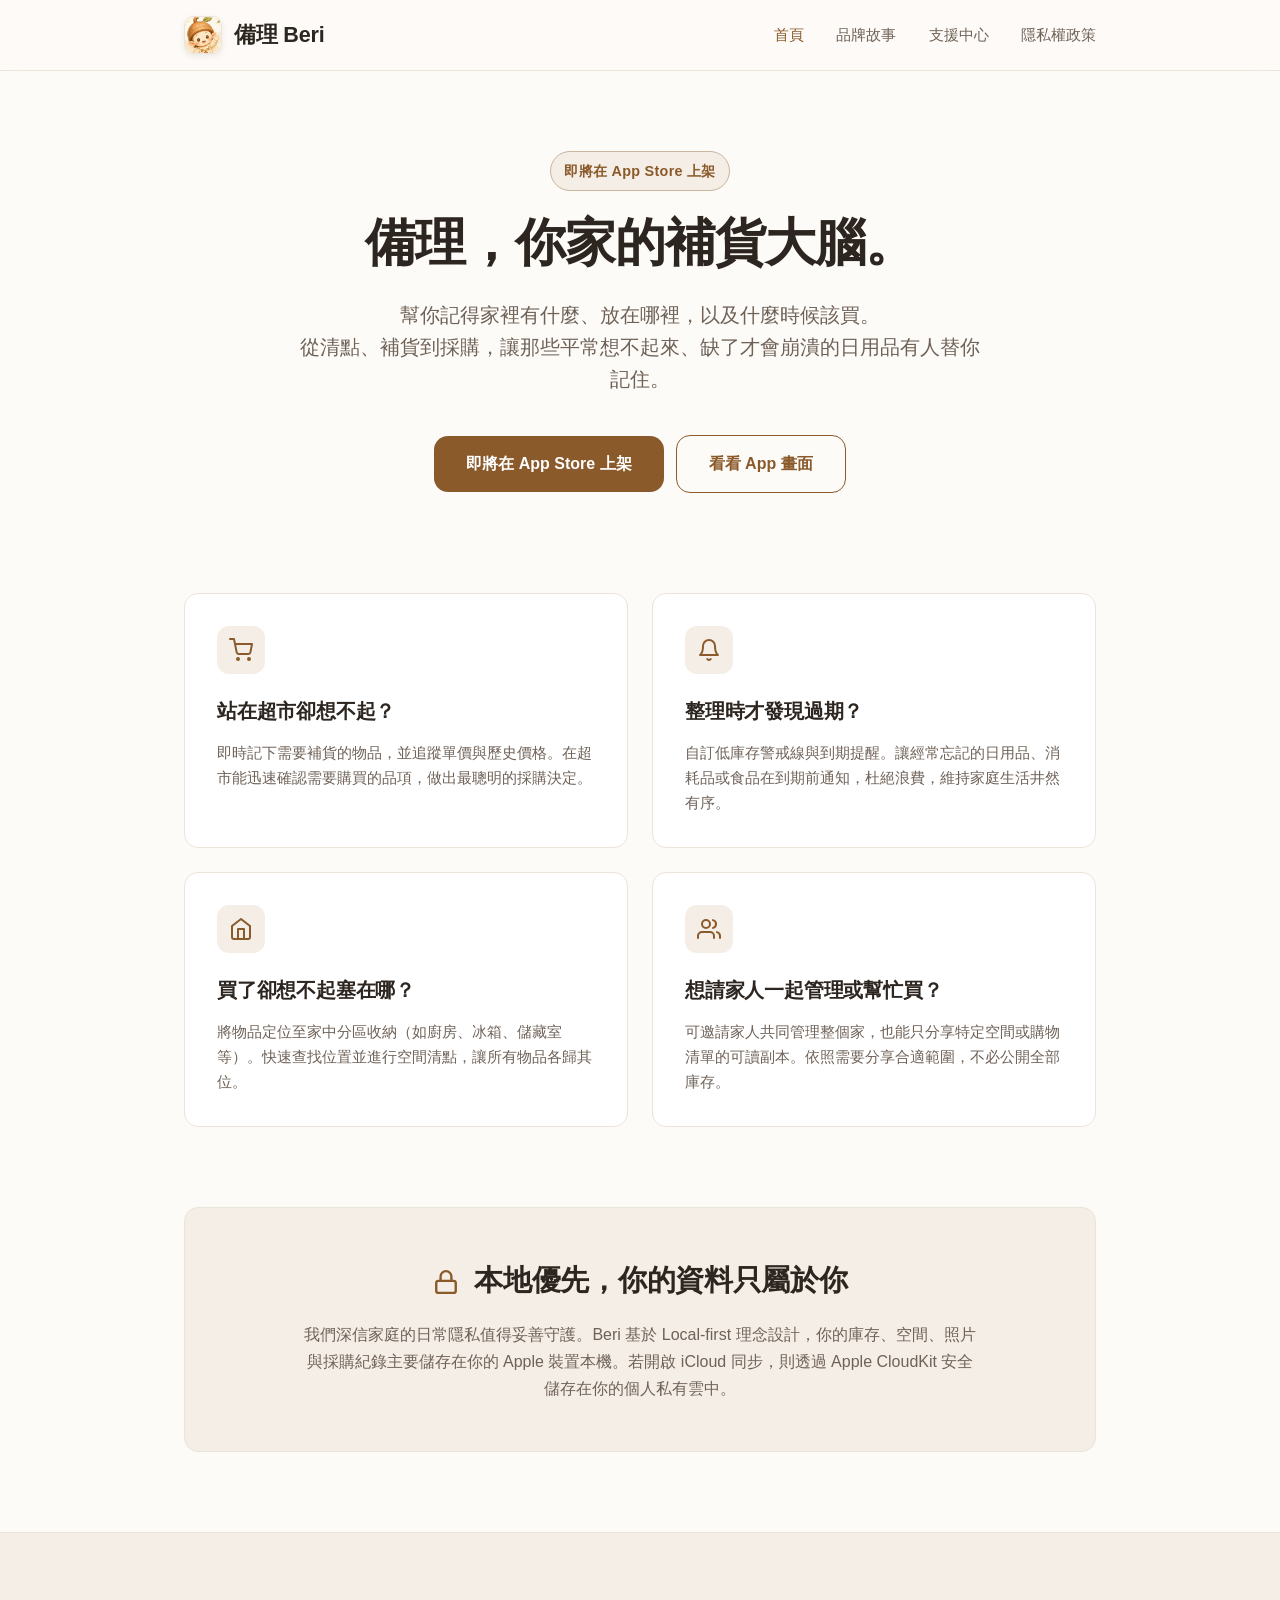
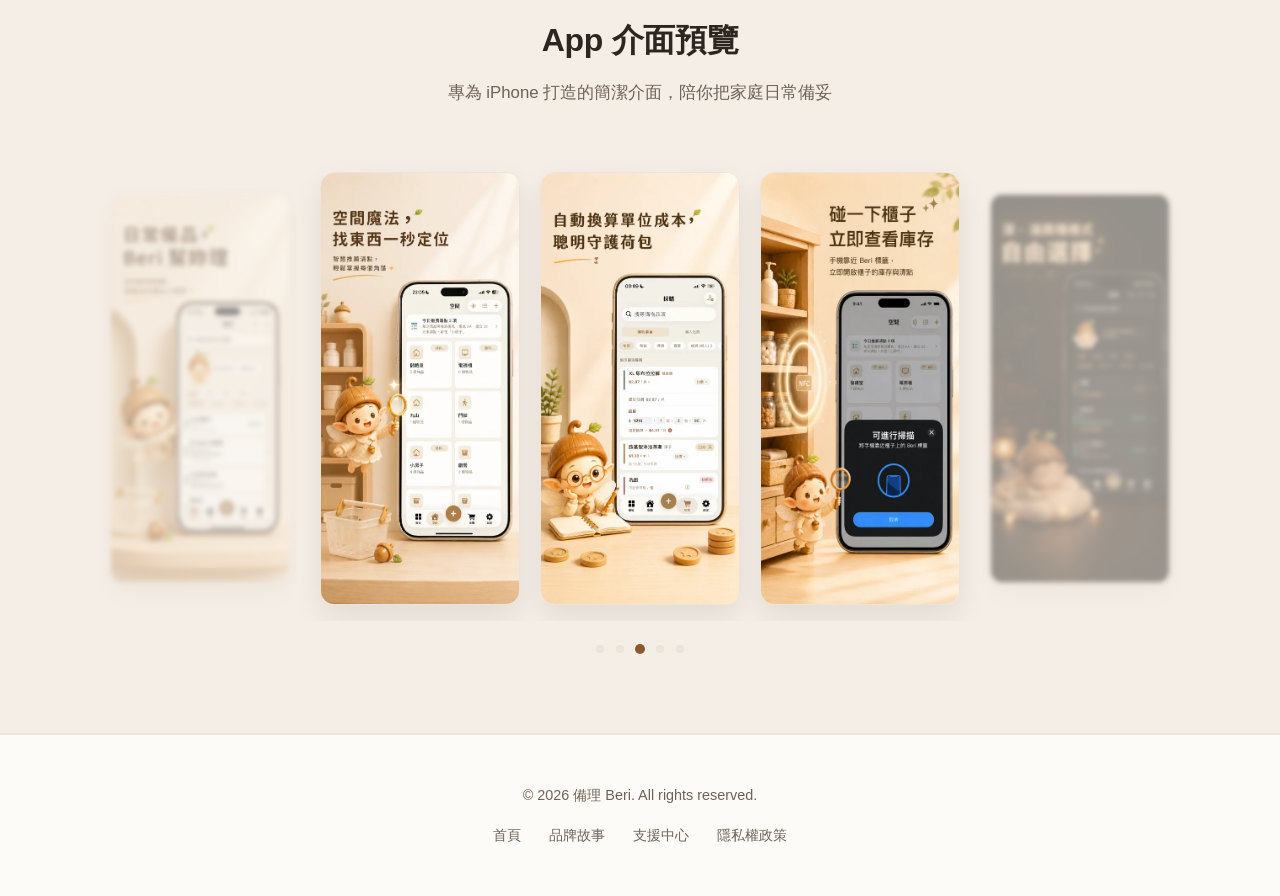
==== index.html @ 487639f9 "Add Beri brand story page" ====
<!doctype html>
<html lang="zh-Hant">
<head>
  <meta charset="utf-8">
  <meta name="viewport" content="width=device-width, initial-scale=1">
  <title>備理 Beri - 你家的補貨大腦</title>
  <meta name="description" content="備理是你家的補貨大腦，幫你記得家裡有什麼、放在哪裡，以及什麼時候該買。即將在 App Store 上架。">
  <link rel="canonical" href="https://beri-home.app/">
  <meta name="robots" content="index, follow">
  
  <!-- GEO Tags -->
  <meta name="geo.region" content="TW" />
  <meta name="geo.placename" content="Taiwan" />

  <!-- Open Graph / Facebook -->
  <meta property="og:type" content="website">
  <meta property="og:url" content="https://beri-home.app/">
  <meta property="og:title" content="備理 Beri - 你家的補貨大腦">
  <meta property="og:description" content="幫你記得家裡有什麼、放在哪裡，以及什麼時候該買。即將在 App Store 上架。">
  <meta property="og:image" content="https://beri-home.app/appicon.png">

  <!-- Twitter -->
  <meta name="twitter:card" content="summary">
  <meta name="twitter:url" content="https://beri-home.app/">
  <meta name="twitter:title" content="備理 Beri - 你家的補貨大腦">
  <meta name="twitter:description" content="幫你記得家裡有什麼、放在哪裡，以及什麼時候該買。即將在 App Store 上架。">
  <meta name="twitter:image" content="https://beri-home.app/appicon.png">
  
  <link rel="icon" type="image/png" href="appicon.png">
  <link rel="stylesheet" href="style.css">
</head>
<body>

  <!-- Navigation Header -->
  <header class="nav-header">
    <div class="container nav-container">
      <a href="index.html" class="logo-group">
        <img src="appicon.png" alt="Beri Logo" class="logo-img">
        <span class="logo-text">備理 Beri</span>
      </a>
      <nav class="nav-links">
        <a href="index.html" class="active">首頁</a>
        <a href="story.html">品牌故事</a>
        <a href="support.html">支援中心</a>
        <a href="privacy-policy.html">隱私權政策</a>
      </nav>
    </div>
  </header>

  <!-- Hero Section -->
  <main>
    <section class="hero">
      <div class="container">
        <span class="eyebrow">即將在 App Store 上架</span>
        <h1>備理，你家的補貨大腦。</h1>
        <p>
          幫你記得家裡有什麼、放在哪裡，以及什麼時候該買。<br class="desktop-break">
          從清點、補貨到採購，讓那些平常想不起來、缺了才會崩潰的日用品有人替你記住。
        </p>
        <div class="hero-actions">
          <span class="btn btn-disabled" aria-disabled="true">即將在 App Store 上架</span>
          <a href="#preview" class="btn btn-secondary">看看 App 畫面</a>
        </div>
      </div>
    </section>

    <!-- Core Features Section -->
    <section class="container">
      <div class="features-grid">
        <!-- Feature 1: cart -->
        <div class="feature-card">
          <div class="feature-icon" title="採購">
            <svg viewBox="0 0 24 24">
              <circle cx="9" cy="21" r="1" fill="currentColor"></circle>
              <circle cx="20" cy="21" r="1" fill="currentColor"></circle>
              <path d="M1 1h4l2.68 13.39a2 2 0 0 0 2 1.61h9.72a2 2 0 0 0 2-1.61L23 6H6"></path>
            </svg>
          </div>
          <h3>站在超市卻想不起？</h3>
          <p>
            即時記下需要補貨的物品，並追蹤單價與歷史價格。在超市能迅速確認需要購買的品項，做出最聰明的採購決定。
          </p>
        </div>

        <!-- Feature 2: bell -->
        <div class="feature-card">
          <div class="feature-icon" title="提醒">
            <svg viewBox="0 0 24 24">
              <path d="M18 8A6 6 0 0 0 6 8c0 7-3 9-3 9h18s-3-2-3-9"></path>
              <path d="M13.73 21a2 2 0 0 1-3.46 0" fill="currentColor"></path>
            </svg>
          </div>
          <h3>整理時才發現過期？</h3>
          <p>
            自訂低庫存警戒線與到期提醒。讓經常忘記的日用品、消耗品或食品在到期前通知，杜絕浪費，維持家庭生活井然有序。
          </p>
        </div>

        <!-- Feature 3: house -->
        <div class="feature-card">
          <div class="feature-icon" title="空間">
            <svg viewBox="0 0 24 24">
              <path d="M3 9l9-7 9 7v11a2 2 0 0 1-2 2H5a2 2 0 0 1-2-2z"></path>
              <polyline points="9 22 9 12 15 12 15 22"></polyline>
            </svg>
          </div>
          <h3>買了卻想不起塞在哪？</h3>
          <p>
            將物品定位至家中分區收納（如廚房、冰箱、儲藏室等）。快速查找位置並進行空間清點，讓所有物品各歸其位。
          </p>
        </div>

        <!-- Feature 4: person.2 -->
        <div class="feature-card">
          <div class="feature-icon" title="共享">
            <svg viewBox="0 0 24 24">
              <path d="M17 21v-2a4 4 0 0 0-4-4H5a4 4 0 0 0-4 4v2"></path>
              <circle cx="9" cy="7" r="4"></circle>
              <path d="M23 21v-2a4 4 0 0 0-3-3.87"></path>
              <path d="M16 3.13a4 4 0 0 1 0 7.75"></path>
            </svg>
          </div>
          <h3>想請家人一起管理或幫忙買？</h3>
          <p>
            可邀請家人共同管理整個家，也能只分享特定空間或購物清單的可讀副本。依照需要分享合適範圍，不必公開全部庫存。
          </p>
        </div>
      </div>
    </section>

    <!-- Privacy Banner -->
    <section class="container">
      <div class="privacy-banner" style="position: relative; overflow: hidden;">
        <h2>
          <svg viewBox="0 0 24 24" width="26" height="26" style="display: inline-block; vertical-align: -5px; margin-right: 8px; stroke: var(--accent); stroke-width: 2.2; fill: none;">
            <rect x="3" y="11" width="18" height="11" rx="2" ry="2"></rect>
            <path d="M7 11V7a5 5 0 0 1 10 0v4"></path>
          </svg>
          本地優先，你的資料只屬於你
        </h2>
        <p>
          我們深信家庭的日常隱私值得妥善守護。Beri 基於 Local-first 理念設計，你的庫存、空間、照片與採購紀錄主要儲存在你的 Apple 裝置本機。若開啟 iCloud 同步，則透過 Apple CloudKit 安全儲存在你的個人私有雲中。
        </p>
      </div>
    </section>

    <!-- App Screenshots Preview Section -->
    <section class="preview-section" id="preview">
      <div class="container">
        <h2>App 介面預覽</h2>
        <p class="subtitle">專為 iPhone 打造的簡潔介面，陪你把家庭日常備妥</p>
      </div>
      
      <div class="container-wide">
        <div class="carousel-viewport">
          <div class="mockup-container">
          <div class="mockup-item">
            <div class="promo-card">
              <img src="screenshots/promo_overview.webp" alt="日常備品，Beri 幫妳理">
            </div>
          </div>
          <div class="mockup-item">
            <div class="promo-card">
              <img src="screenshots/promo_spaces.webp" alt="空間魔法，找東西一秒定位">
            </div>
          </div>
          <div class="mockup-item">
            <div class="promo-card">
              <img src="screenshots/promo_shopping.webp" alt="自動換算單位成本，聰明守護荷包">
            </div>
          </div>
          <div class="mockup-item">
            <div class="promo-card">
              <img src="screenshots/promo_nfc.webp" alt="碰一下櫃子，立即查看庫存">
            </div>
          </div>
          <div class="mockup-item">
            <div class="promo-card">
              <img src="screenshots/promo_darkmode.webp" alt="深、淺兩種模式，自由選擇">
            </div>
          </div>
          </div>
        </div>

        <!-- 輪播指示點 -->
        <div class="carousel-indicators">
          <span class="dot active" onclick="scrollToIndex(0)"></span>
          <span class="dot" onclick="scrollToIndex(1)"></span>
          <span class="dot" onclick="scrollToIndex(2)"></span>
          <span class="dot" onclick="scrollToIndex(3)"></span>
          <span class="dot" onclick="scrollToIndex(4)"></span>
        </div>
      </div>
    </section>
  </main>

  <!-- Footer -->
  <footer>
    <div class="container">
      <p>&copy; 2026 備理 Beri. All rights reserved.</p>
      <a href="index.html">首頁</a>
      <a href="story.html">品牌故事</a>
      <a href="support.html">支援中心</a>
      <a href="privacy-policy.html">隱私權政策</a>
    </div>
  </footer>

  <script>
    const viewport = document.querySelector('.carousel-viewport');
    const track = document.querySelector('.mockup-container');
    const items = track ? Array.from(track.querySelectorAll('.mockup-item')) : [];
    const dots = document.querySelectorAll('.dot');

    // 目前聚焦的卡片索引（預設中間那張）
    let activeIndex = Math.floor(items.length / 2);

    const clamp = (i) => Math.max(0, Math.min(items.length - 1, i));

    // 計算讓指定卡片置中所需的位移量
    function offsetFor(index) {
      const item = items[index];
      if (!viewport || !item) return 0;
      const viewportCenter = viewport.offsetWidth / 2;
      const itemCenter = item.offsetLeft + item.offsetWidth / 2;
      return viewportCenter - itemCenter;
    }

    // 根據 activeIndex 更新位移、霧化與指示點
    function render(animate = true) {
      if (!track || items.length === 0) return;
      track.classList.toggle('dragging', !animate);
      track.style.transform = `translateX(${offsetFor(activeIndex)}px)`;

      items.forEach((item, i) => {
        item.classList.toggle('faded', Math.abs(i - activeIndex) > 1);
      });
      dots.forEach((dot, i) => {
        dot.classList.toggle('active', i === activeIndex);
      });
    }

    // 點擊指示點跳到對應卡片
    window.scrollToIndex = function(index) {
      activeIndex = clamp(index);
      render(true);
    };

    if (track && items.length) {
      // 初始化 + 視窗尺寸改變時重新置中
      render(true);
      window.addEventListener('load', () => render(true));
      window.addEventListener('resize', () => render(false));

      // 指標拖曳（同時支援滑鼠與觸控）
      let dragging = false;
      let startX = 0;
      let baseOffset = 0;
      let moved = false;
      let downTarget = null;

      track.addEventListener('pointerdown', (e) => {
        dragging = true;
        moved = false;
        startX = e.clientX;
        baseOffset = offsetFor(activeIndex);
        downTarget = e.target; // 記住按下的卡片（設定指標捕捉後 target 會變）
        track.classList.add('dragging');
        try { track.setPointerCapture(e.pointerId); } catch (_) {}
      });

      track.addEventListener('pointermove', (e) => {
        if (!dragging) return;
        const dx = e.clientX - startX;
        if (Math.abs(dx) > 5) moved = true;
        track.style.transform = `translateX(${baseOffset + dx}px)`;
      });

      function endDrag(e) {
        if (!dragging) return;
        dragging = false;
        const dx = e.clientX - startX;
        const threshold = 40; // 拖曳超過此距離才換卡

        if (moved) {
          // 有拖曳：依方向換上/下一張
          if (dx <= -threshold) activeIndex = clamp(activeIndex + 1);
          else if (dx >= threshold) activeIndex = clamp(activeIndex - 1);
        } else {
          // 沒拖曳＝點擊：把按到的那張卡片設為中間
          const item = downTarget && downTarget.closest
            ? downTarget.closest('.mockup-item') : null;
          const idx = item ? items.indexOf(item) : -1;
          if (idx !== -1) activeIndex = idx;
        }
        render(true);
      }

      track.addEventListener('pointerup', endDrag);
      track.addEventListener('pointercancel', endDrag);
    }
  </script>
</body>
</html>
---- style.css ----
:root {
  color-scheme: light dark;
  --bg: #fdfbf7;
  --card-bg: #ffffff;
  --text: #2d2620;
  --muted: #6f6258;
  --border: #ebe4da;
  --accent: #8a5a2b;
  --accent-hover: #734a22;
  --accent-light: #f5eee6;
  --success: #5f8a5a;
  --success-light: #eef5ec;
  --danger: #b35959;
  --radius: 14px;
  --font: -apple-system, BlinkMacSystemFont, "SF Pro Text", "SF Pro Icons", "Helvetica Neue", Helvetica, Arial, sans-serif;
  --transition: all 0.25s cubic-bezier(0.4, 0, 0.2, 1);
}

@media (prefers-color-scheme: dark) {
  :root {
    --bg: #161412;
    --card-bg: #1f1d1a;
    --text: #f4efe7;
    --muted: #c6bfb2;
    --border: #35312c;
    --accent: #d3a15f;
    --accent-hover: #e5b982;
    --accent-light: #2b2520;
    --success: #7da878;
    --success-light: #1c241a;
    --danger: #d97373;
  }
}

* {
  box-sizing: border-box;
}

body {
  margin: 0;
  background-color: var(--bg);
  color: var(--text);
  font-family: var(--font);
  line-height: 1.7;
  -webkit-font-smoothing: antialiased;
  display: flex;
  flex-direction: column;
  min-height: 100vh;
  overflow-x: hidden;
}

/* 佈局 */
.container {
  max-width: 960px;
  margin: 0 auto;
  padding: 0 24px;
  width: 100%;
}

.container-wide {
  max-width: 1200px;
  margin: 0 auto;
  padding: 0 24px;
  width: 100%;
}

main {
  flex: 1;
}

/* 導覽列 - 升級磨砂玻璃質感 */
.nav-header {
  padding: 16px 0;
  border-bottom: 1px solid var(--border);
  background-color: color-mix(in srgb, var(--bg) 80%, transparent);
  position: sticky;
  top: 0;
  z-index: 100;
  backdrop-filter: blur(12px);
  -webkit-backdrop-filter: blur(12px);
  transition: var(--transition);
}

.nav-container {
  display: flex;
  justify-content: space-between;
  align-items: center;
}

.logo-group {
  display: flex;
  align-items: center;
  gap: 12px;
  text-decoration: none;
}

/* 擬真 App Icon 漸層風格 */
.logo-icon {
  background: linear-gradient(135deg, #a77c50, #8a5a2b);
  color: #ffffff;
  width: 38px;
  height: 38px;
  border-radius: 10px;
  display: flex;
  align-items: center;
  justify-content: center;
  font-weight: 800;
  font-size: 1.25rem;
  box-shadow: inset 0 1px 0 rgba(255, 255, 255, 0.2), 0 3px 6px rgba(138, 90, 43, 0.2);
  text-shadow: 0 1px 2px rgba(0, 0, 0, 0.15);
}

@media (prefers-color-scheme: dark) {
  .logo-icon {
    background: linear-gradient(135deg, #e5b982, #d3a15f);
    color: #161412;
    text-shadow: none;
    box-shadow: 0 3px 8px rgba(0, 0, 0, 0.3);
  }
}

.logo-img {
  width: 38px;
  height: 38px;
  border-radius: 9px;
  display: block;
  object-fit: cover;
  box-shadow: 0 2px 6px rgba(0, 0, 0, 0.08);
  border: 1px solid var(--border);
  transition: var(--transition);
}

.logo-group:hover .logo-img {
  transform: scale(1.05);
  box-shadow: 0 4px 10px rgba(138, 90, 43, 0.15);
}

.logo-text {
  font-size: 1.35rem;
  font-weight: 700;
  color: var(--text);
  letter-spacing: -0.01em;
}

.nav-links a {
  margin-left: 28px;
  color: var(--muted);
  text-decoration: none;
  font-weight: 500;
  transition: var(--transition);
  font-size: 0.95rem;
}

.nav-links a:hover,
.nav-links a.active {
  color: var(--accent);
}

.eyebrow {
  display: inline-flex;
  align-items: center;
  padding: 7px 13px;
  margin-bottom: 20px;
  border: 1px solid color-mix(in srgb, var(--accent) 35%, var(--border));
  border-radius: 999px;
  background: var(--accent-light);
  color: var(--accent);
  font-size: 0.9rem;
  font-weight: 700;
  letter-spacing: 0.02em;
}

/* 品牌故事 */
.story-page {
  flex: 1;
  padding: clamp(52px, 9vw, 104px) 24px clamp(72px, 10vw, 120px);
}

.story-content {
  width: min(100%, 720px);
  margin: 0 auto;
}

.story-hero {
  padding: 0 0 clamp(56px, 9vw, 88px);
  text-align: center;
}

.story-kicker {
  margin: 0 0 18px;
  color: var(--accent);
  font-size: 0.95rem;
  font-weight: 700;
  letter-spacing: 0.12em;
}

.story-hero h1 {
  margin: 0;
  font-size: clamp(2.45rem, 7vw, 4.5rem);
  line-height: 1.16;
  letter-spacing: -0.045em;
}

.story-lead {
  margin: 24px 0 0;
  color: var(--muted);
  font-size: 1.12rem;
}

.story-section {
  font-size: clamp(1.05rem, 2.4vw, 1.18rem);
  line-height: 2;
}

.story-section h2 {
  margin: 0 0 28px;
  font-size: clamp(1.45rem, 4vw, 2rem);
  line-height: 1.4;
  letter-spacing: -0.025em;
}

.story-section p {
  margin: 0 0 26px;
}

.story-quotes {
  margin: 0 0 32px;
  padding: 24px clamp(20px, 5vw, 36px);
  border: 1px solid var(--border);
  border-radius: var(--radius);
  background: var(--card-bg);
  box-shadow: 0 12px 32px rgba(138, 90, 43, 0.06);
}

.story-quotes p {
  margin: 0;
  color: var(--muted);
}

.story-divider {
  width: 56px;
  height: 1px;
  margin: clamp(48px, 8vw, 80px) auto;
  border: 0;
  background: var(--accent);
  opacity: 0.55;
}

.story-beri h2,
.story-closing p:nth-child(2) {
  color: var(--accent);
}

.story-question {
  margin: 0 0 26px;
  padding: 18px 22px;
  border-left: 3px solid var(--accent);
  background: var(--accent-light);
  color: var(--text);
  font-size: 1.22em;
  font-weight: 700;
}

.story-signoff {
  margin-top: clamp(52px, 9vw, 88px);
  padding: clamp(36px, 7vw, 56px);
  border-radius: calc(var(--radius) + 4px);
  background: var(--accent-light);
  text-align: center;
}

.story-signoff p {
  margin: 0 0 14px;
  color: var(--accent);
  font-weight: 700;
}

.story-signoff h2 {
  margin: 0 0 30px;
  font-size: clamp(1.45rem, 4vw, 2.1rem);
  line-height: 1.45;
  letter-spacing: -0.025em;
}

/* Hero Section */
.hero {
  padding: 80px 0 60px;
  text-align: center;
}

.hero h1 {
  font-size: clamp(2.2rem, 5vw, 3.2rem);
  font-weight: 800;
  line-height: 1.25;
  margin: 0 0 24px;
  color: var(--text);
  letter-spacing: -0.02em;
}

.hero p {
  font-size: clamp(1.1rem, 2.5vw, 1.25rem);
  color: var(--muted);
  max-width: 680px;
  margin: 0 auto 40px;
  line-height: 1.6;
}

.hero-actions {
  display: flex;
  justify-content: center;
  align-items: center;
  flex-wrap: wrap;
  gap: 12px;
}

/* 按鈕 */
.btn {
  display: inline-flex;
  align-items: center;
  justify-content: center;
  background-color: var(--accent);
  color: #ffffff !important;
  padding: 14px 32px;
  border-radius: var(--radius);
  text-decoration: none;
  font-weight: 600;
  border: none;
  cursor: pointer;
  font-size: 1rem;
  transition: var(--transition);
  box-shadow: 0 4px 12px rgba(138, 90, 43, 0.15);
}

.btn:hover {
  background-color: var(--accent-hover);
  box-shadow: 0 6px 16px rgba(138, 90, 43, 0.25);
  transform: translateY(-1px);
}

.btn:active {
  transform: translateY(1px);
}

.btn-secondary {
  background: transparent;
  color: var(--accent) !important;
  border: 1px solid var(--accent);
  box-shadow: none;
}

.btn-secondary:hover {
  background: var(--accent-light);
  color: var(--accent) !important;
  box-shadow: none;
}

.btn-disabled {
  cursor: default;
  box-shadow: none;
}

.btn-disabled:hover,
.btn-disabled:active {
  background-color: var(--accent);
  box-shadow: none;
  transform: none;
}

/* 卡片與網格 */
.features-grid {
  display: grid;
  grid-template-columns: repeat(auto-fit, minmax(320px, 1fr));
  gap: 24px;
  margin: 40px 0 80px;
}

.feature-card {
  background-color: var(--card-bg);
  border: 1px solid var(--border);
  border-radius: var(--radius);
  padding: 32px;
  transition: var(--transition);
  display: flex;
  flex-direction: column;
}

.feature-card:hover {
  border-color: var(--accent);
  transform: translateY(-4px);
  box-shadow: 0 12px 24px rgba(138, 90, 43, 0.04);
}

/* App 內用的 SF Symbols SVG 專用外觀 */
.feature-icon {
  width: 48px;
  height: 48px;
  border-radius: 12px;
  background-color: var(--accent-light);
  display: flex;
  align-items: center;
  justify-content: center;
  margin-bottom: 20px;
  transition: var(--transition);
}

.feature-card:hover .feature-icon {
  background-color: var(--accent);
}

.feature-icon svg {
  width: 24px;
  height: 24px;
  stroke: var(--accent);
  stroke-width: 2;
  stroke-linecap: round;
  stroke-linejoin: round;
  fill: none;
  transition: var(--transition);
}

.feature-card:hover .feature-icon svg {
  stroke: var(--card-bg);
}

.feature-card h3 {
  font-size: 1.25rem;
  font-weight: 700;
  margin: 0 0 12px;
  letter-spacing: -0.01em;
}

.feature-card p {
  color: var(--muted);
  margin: 0;
  font-size: 0.95rem;
  line-height: 1.65;
}

/* 本地優先 Banner */
.privacy-banner {
  background-color: var(--accent-light);
  border-radius: var(--radius);
  padding: 48px;
  text-align: center;
  margin: 40px 0 80px;
  border: 1px solid var(--border);
}

.privacy-banner h2 {
  font-size: 1.8rem;
  margin: 0 0 16px;
  font-weight: 700;
  letter-spacing: -0.01em;
}

.privacy-banner p {
  max-width: 680px;
  margin: 0 auto;
  color: var(--muted);
  line-height: 1.7;
}

/* 常見問題 FAQ */
.faq-list {
  margin-top: 32px;
}

.faq-card {
  background-color: var(--card-bg);
  border: 1px solid var(--border);
  border-radius: var(--radius);
  padding: 24px;
  margin-bottom: 16px;
  transition: var(--transition);
}

.faq-card:hover {
  border-color: var(--accent);
}

.faq-card h3 {
  font-size: 1.15rem;
  margin: 0 0 12px;
  color: var(--accent);
  font-weight: 700;
  letter-spacing: -0.01em;
}

.faq-card p {
  margin: 0;
  color: var(--muted);
  font-size: 0.95rem;
  line-height: 1.65;
}

/* 表單樣式 */
.form-group {
  margin-bottom: 24px;
}

.form-group label {
  display: block;
  font-weight: 600;
  margin-bottom: 8px;
  font-size: 0.95rem;
}

.form-group label span {
  color: var(--danger);
  margin-left: 4px;
}

.form-control {
  width: 100%;
  padding: 12px 16px;
  border-radius: 8px;
  border: 1px solid var(--border);
  background-color: var(--card-bg);
  color: var(--text);
  font-family: var(--font);
  font-size: 0.95rem;
  transition: var(--transition);
}

.form-control:focus {
  outline: none;
  border-color: var(--accent);
  box-shadow: 0 0 0 3px var(--accent-light);
}

textarea.form-control {
  resize: vertical;
  min-height: 120px;
}

.checkbox-group {
  display: flex;
  align-items: flex-start;
  gap: 10px;
  margin-bottom: 24px;
}

.checkbox-group input[type="checkbox"] {
  margin-top: 5px;
  cursor: pointer;
}

.checkbox-group label {
  font-size: 0.9rem;
  color: var(--muted);
  margin: 0;
  cursor: pointer;
  line-height: 1.5;
}

.checkbox-group label a {
  color: var(--accent);
  text-decoration: none;
}

.form-hint {
  font-size: 0.85rem;
  color: var(--muted);
  margin-top: 6px;
}

.form-privacy-note {
  margin: 0 0 24px;
  padding: 14px 16px;
  border-radius: 10px;
  background: var(--accent-light);
  color: var(--muted);
  font-size: 0.88rem;
  line-height: 1.6;
}

.form-privacy-note a {
  color: var(--accent);
  font-weight: 600;
  margin-left: 0.25em;
}

/* 狀態卡片 */
.status-card {
  padding: 40px;
  text-align: center;
  border-radius: var(--radius);
  border: 1px solid var(--border);
  display: none;
  animation: fadeIn 0.3s ease;
}

.status-card.success {
  background-color: var(--success-light);
  border-color: var(--success);
  color: var(--success);
}

.status-card h3 {
  margin: 0 0 12px;
  font-size: 1.4rem;
}

.status-card p {
  margin: 0;
  color: var(--text);
}

@keyframes fadeIn {
  from { opacity: 0; transform: translateY(10px); }
  to { opacity: 1; transform: translateY(0); }
}

/* 頁尾 */
footer {
  padding: 48px 0;
  border-top: 1px solid var(--border);
  text-align: center;
  color: var(--muted);
  font-size: 0.9rem;
}

footer p {
  margin: 0 0 16px;
}

footer a {
  color: var(--muted);
  margin: 0 12px;
  text-decoration: none;
  transition: var(--transition);
}

footer a:hover {
  color: var(--accent);
}

/* 預覽區塊 */
.preview-section {
  text-align: center;
  padding: 80px 0;
  background-color: var(--accent-light);
  border-top: 1px solid var(--border);
  border-bottom: 1px solid var(--border);
  margin: 60px 0 0;
}

.preview-section h2 {
  font-size: 2rem;
  font-weight: 800;
  margin: 0 0 12px;
  color: var(--text);
  letter-spacing: -0.01em;
}

.preview-section p.subtitle {
  color: var(--muted);
  max-width: 600px;
  margin: 0 auto 48px;
  font-size: 1.05rem;
}

/* 輪播可視區：裁切超出範圍的卡片 */
.carousel-viewport {
  width: 100%;
  overflow: hidden;
}

.mockup-container {
  display: flex;
  align-items: center;
  gap: 20px;
  padding: 16px 24px;
  position: relative;
  cursor: grab;
  user-select: none;
  -webkit-user-select: none;

  /* 允許垂直捲動頁面，水平手勢由 JS 處理 */
  touch-action: pan-y;
  will-change: transform;
  transition: transform 0.4s ease;
}

.mockup-container.dragging {
  cursor: grabbing;
  transition: none;
}

.mockup-item {
  flex: 0 0 auto;
  text-align: center;

  /* 預設：清晰聚焦狀態 */
  opacity: 1;
  transform: scale(1);
  filter: blur(0);
  transition: opacity 0.35s ease, transform 0.35s ease, filter 0.35s ease;
}

/* 動態霧化：由 JS 切換 */
.mockup-item.faded {
  opacity: 0.4;
  filter: blur(3px);
  transform: scale(0.9);
}

/* 輪播指示點 */
.carousel-indicators {
  display: flex;
  justify-content: center;
  gap: 12px;
  margin-top: 24px;
}

.dot {
  width: 8px;
  height: 8px;
  border-radius: 50%;
  background-color: var(--border);
  cursor: pointer;
  transition: var(--transition);
}

.dot.active {
  background-color: var(--accent);
  transform: scale(1.25);
}

/* 宣傳卡片樣式 */
.promo-card {
  background-color: var(--card-bg);
  border: 1px solid var(--border);
  border-radius: var(--radius);
  box-shadow: 0 12px 30px rgba(0, 0, 0, 0.08);
  overflow: hidden;
  width: 200px;
  aspect-ratio: 1125 / 2436;
  cursor: pointer;
  transition: transform 0.3s ease, box-shadow 0.3s ease, border-color 0.3s ease;
}

.promo-card img {
  width: 100%;
  height: 100%;
  object-fit: cover;
  display: block;
  pointer-events: none;
  -webkit-user-drag: none;
}

/* 聚焦卡片的懸浮效果 */
.mockup-item:not(.faded):hover .promo-card {
  transform: translateY(-8px);
  box-shadow: 0 20px 40px rgba(138, 90, 43, 0.15);
  border-color: var(--accent);
}


@media (max-width: 1024px) {
  .promo-card {
    width: 160px;
  }
  .mockup-container {
    gap: 12px;
  }
}

@media (max-width: 600px) {
  .container,
  .container-wide {
    padding-left: 18px;
    padding-right: 18px;
  }
  .nav-header {
    padding: 10px 0 0;
  }
  .nav-container {
    flex-wrap: wrap;
    gap: 10px;
  }
  .logo-img {
    width: 34px;
    height: 34px;
  }
  .logo-text {
    font-size: 1.12rem;
  }
  .nav-links {
    display: flex;
    width: calc(100% + 36px);
    margin: 0 -18px;
    padding: 0 12px;
    overflow-x: auto;
    scrollbar-width: none;
    -webkit-overflow-scrolling: touch;
  }
  .nav-links::-webkit-scrollbar {
    display: none;
  }
  .nav-links a {
    flex: 0 0 auto;
    min-height: 44px;
    display: inline-flex;
    align-items: center;
    margin-left: 0;
    padding: 0 10px;
    font-size: 0.88rem;
  }
  .hero {
    padding: 44px 0 28px;
  }
  .hero h1 {
    font-size: clamp(2rem, 10vw, 2.6rem);
  }
  .hero p {
    margin-bottom: 28px;
    font-size: 1.02rem;
  }
  .desktop-break {
    display: none;
  }
  .hero-actions {
    align-items: stretch;
    flex-direction: column;
  }
  .hero-actions .btn {
    width: 100%;
    min-height: 48px;
  }
  .features-grid {
    grid-template-columns: 1fr;
    gap: 16px;
    margin: 28px 0 56px;
  }
  .feature-card,
  .card,
  form.card {
    padding: 22px;
  }
  .privacy-banner {
    padding: 28px 20px;
    margin: 28px 0 56px;
  }
  .privacy-banner h2 {
    font-size: 1.45rem;
  }
  .preview-section {
    padding: 48px 0;
  }
  .preview-section h2 {
    font-size: 1.65rem;
  }
  .preview-section p.subtitle {
    margin-bottom: 28px;
  }
  .mockup-container {
    gap: 8px;
    padding: 16px 12px;
  }
  .promo-card {
    width: min(58vw, 220px);
  }
  .dot {
    width: 10px;
    height: 10px;
  }
  .form-control {
    min-height: 48px;
    font-size: 16px;
  }
  textarea.form-control {
    min-height: 140px;
  }
  .checkbox-group input[type="checkbox"] {
    width: 20px;
    height: 20px;
    flex: 0 0 20px;
  }
  .status-card {
    padding: 28px 20px;
  }
  footer {
    padding: 36px 0;
  }
  footer a {
    display: inline-block;
    min-height: 44px;
    padding: 10px 4px;
    margin: 0 4px;
  }
}

@media (prefers-reduced-motion: reduce) {
  *,
  *::before,
  *::after {
    scroll-behavior: auto !important;
    transition-duration: 0.01ms !important;
    animation-duration: 0.01ms !important;
    animation-iteration-count: 1 !important;
  }
}
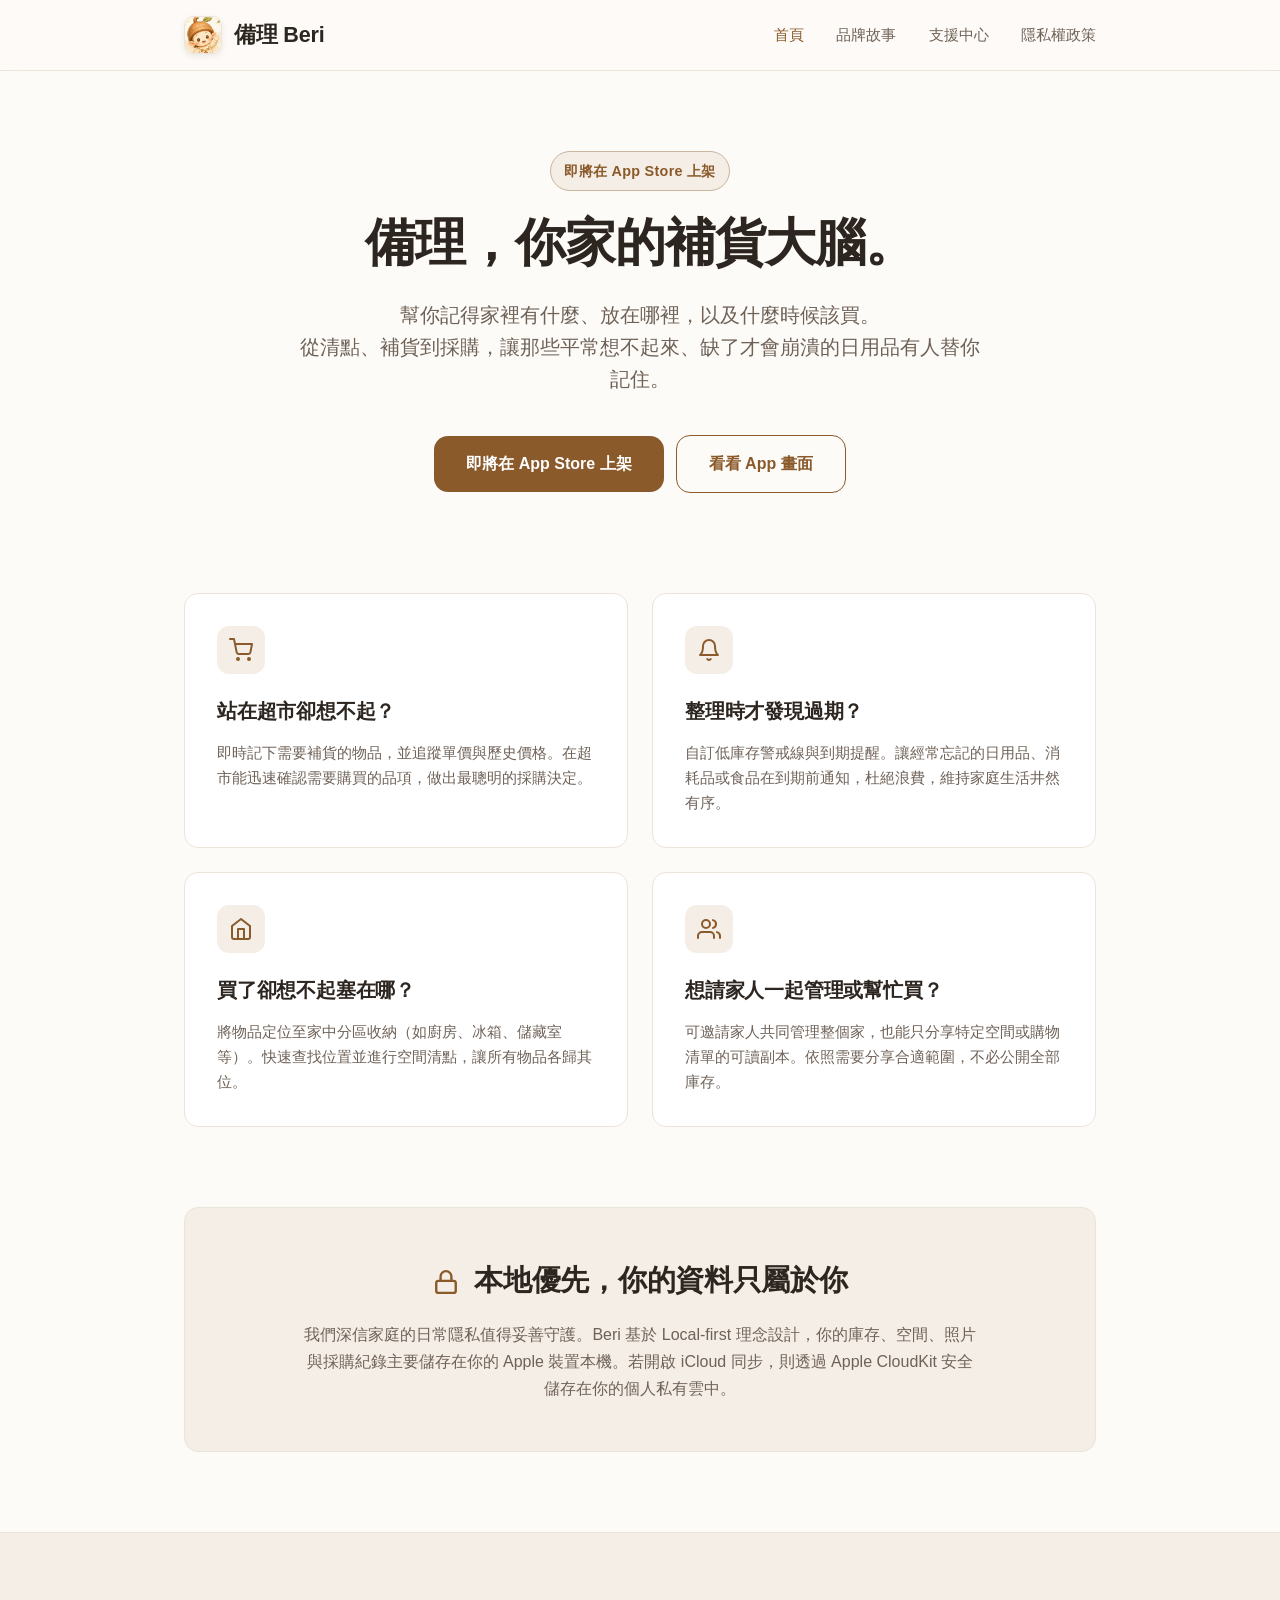
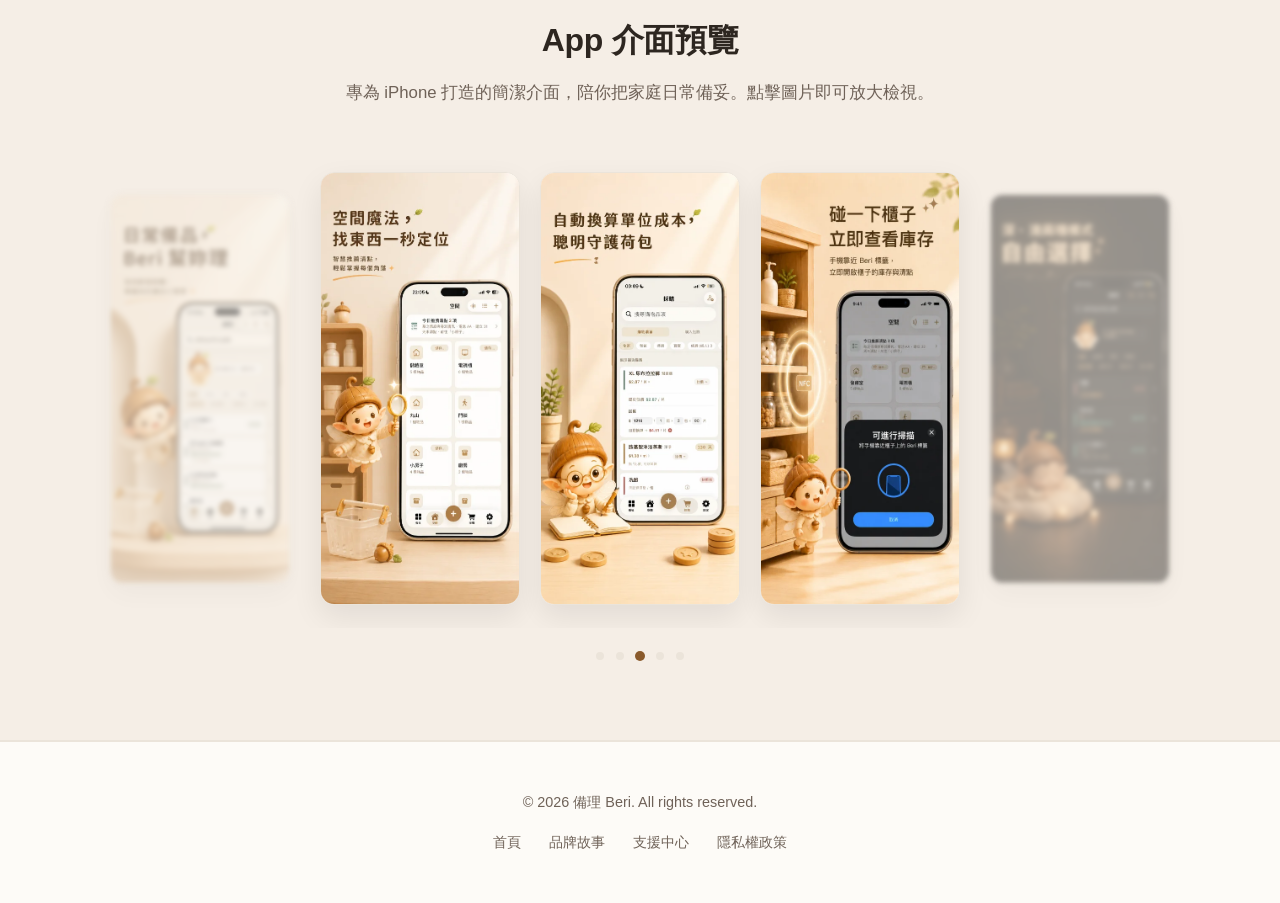
==== commit a4487beb: "Add expandable app preview gallery" ====
--- a/index.html
+++ b/index.html
@@ -148,51 +148,64 @@
     <section class="preview-section" id="preview">
       <div class="container">
         <h2>App 介面預覽</h2>
-        <p class="subtitle">專為 iPhone 打造的簡潔介面，陪你把家庭日常備妥</p>
+        <p class="subtitle">專為 iPhone 打造的簡潔介面，陪你把家庭日常備妥。點擊圖片即可放大檢視。</p>
       </div>
       
       <div class="container-wide">
         <div class="carousel-viewport">
           <div class="mockup-container">
           <div class="mockup-item">
-            <div class="promo-card">
+            <button class="promo-card" type="button" aria-label="放大檢視：日常備品，Beri 幫妳理">
               <img src="screenshots/promo_overview.webp" alt="日常備品，Beri 幫妳理">
-            </div>
-          </div>
-          <div class="mockup-item">
-            <div class="promo-card">
+            </button>
+          </div>
+          <div class="mockup-item">
+            <button class="promo-card" type="button" aria-label="放大檢視：空間魔法，找東西一秒定位">
               <img src="screenshots/promo_spaces.webp" alt="空間魔法，找東西一秒定位">
-            </div>
-          </div>
-          <div class="mockup-item">
-            <div class="promo-card">
+            </button>
+          </div>
+          <div class="mockup-item">
+            <button class="promo-card" type="button" aria-label="放大檢視：自動換算單位成本，聰明守護荷包">
               <img src="screenshots/promo_shopping.webp" alt="自動換算單位成本，聰明守護荷包">
-            </div>
-          </div>
-          <div class="mockup-item">
-            <div class="promo-card">
+            </button>
+          </div>
+          <div class="mockup-item">
+            <button class="promo-card" type="button" aria-label="放大檢視：碰一下櫃子，立即查看庫存">
               <img src="screenshots/promo_nfc.webp" alt="碰一下櫃子，立即查看庫存">
-            </div>
-          </div>
-          <div class="mockup-item">
-            <div class="promo-card">
+            </button>
+          </div>
+          <div class="mockup-item">
+            <button class="promo-card" type="button" aria-label="放大檢視：深、淺兩種模式，自由選擇">
               <img src="screenshots/promo_darkmode.webp" alt="深、淺兩種模式，自由選擇">
-            </div>
+            </button>
           </div>
           </div>
         </div>
 
         <!-- 輪播指示點 -->
         <div class="carousel-indicators">
-          <span class="dot active" onclick="scrollToIndex(0)"></span>
-          <span class="dot" onclick="scrollToIndex(1)"></span>
-          <span class="dot" onclick="scrollToIndex(2)"></span>
-          <span class="dot" onclick="scrollToIndex(3)"></span>
-          <span class="dot" onclick="scrollToIndex(4)"></span>
+          <button class="dot active" type="button" aria-label="顯示第 1 張預覽圖" onclick="scrollToIndex(0)"></button>
+          <button class="dot" type="button" aria-label="顯示第 2 張預覽圖" onclick="scrollToIndex(1)"></button>
+          <button class="dot" type="button" aria-label="顯示第 3 張預覽圖" onclick="scrollToIndex(2)"></button>
+          <button class="dot" type="button" aria-label="顯示第 4 張預覽圖" onclick="scrollToIndex(3)"></button>
+          <button class="dot" type="button" aria-label="顯示第 5 張預覽圖" onclick="scrollToIndex(4)"></button>
         </div>
       </div>
     </section>
   </main>
+
+  <div class="image-lightbox" id="imageLightbox" hidden role="dialog" aria-modal="true" aria-labelledby="lightboxCaption">
+    <div class="lightbox-backdrop" data-close-lightbox></div>
+    <div class="lightbox-dialog">
+      <button class="lightbox-close" type="button" aria-label="關閉放大檢視" data-close-lightbox>×</button>
+      <button class="lightbox-nav lightbox-prev" type="button" aria-label="上一張預覽圖">‹</button>
+      <figure class="lightbox-figure">
+        <img id="lightboxImage" src="" alt="">
+        <figcaption id="lightboxCaption"></figcaption>
+      </figure>
+      <button class="lightbox-nav lightbox-next" type="button" aria-label="下一張預覽圖">›</button>
+    </div>
+  </div>
 
   <!-- Footer -->
   <footer>
@@ -210,11 +223,56 @@
     const track = document.querySelector('.mockup-container');
     const items = track ? Array.from(track.querySelectorAll('.mockup-item')) : [];
     const dots = document.querySelectorAll('.dot');
+    const lightbox = document.getElementById('imageLightbox');
+    const lightboxImage = document.getElementById('lightboxImage');
+    const lightboxCaption = document.getElementById('lightboxCaption');
+    const lightboxFigure = document.querySelector('.lightbox-figure');
+    const closeLightboxButtons = document.querySelectorAll('[data-close-lightbox]');
+    const previousImageButton = document.querySelector('.lightbox-prev');
+    const nextImageButton = document.querySelector('.lightbox-next');
+    const closeLightboxButton = document.querySelector('.lightbox-close');
+    const previewCards = items.map((item) => item.querySelector('.promo-card'));
 
     // 目前聚焦的卡片索引（預設中間那張）
     let activeIndex = Math.floor(items.length / 2);
 
     const clamp = (i) => Math.max(0, Math.min(items.length - 1, i));
+    const wrap = (i) => (i + items.length) % items.length;
+    let lightboxIndex = 0;
+    let previouslyFocusedElement = null;
+    let lightboxSwipeStartX = 0;
+    let lightboxSwipeStartY = 0;
+
+    function updateLightbox() {
+      const image = items[lightboxIndex]?.querySelector('img');
+      if (!image) return;
+      lightboxImage.src = image.currentSrc || image.src;
+      lightboxImage.alt = image.alt;
+      lightboxCaption.textContent = image.alt;
+    }
+
+    function openLightbox(index) {
+      if (!lightbox || items.length === 0) return;
+      lightboxIndex = clamp(index);
+      previouslyFocusedElement = document.activeElement;
+      updateLightbox();
+      lightbox.hidden = false;
+      document.body.classList.add('lightbox-open');
+      closeLightboxButton?.focus();
+    }
+
+    function closeLightbox() {
+      if (!lightbox || lightbox.hidden) return;
+      lightbox.hidden = true;
+      document.body.classList.remove('lightbox-open');
+      previouslyFocusedElement?.focus?.();
+    }
+
+    function showLightboxImage(offset) {
+      if (!lightbox || lightbox.hidden || items.length === 0) return;
+      lightboxIndex = wrap(lightboxIndex + offset);
+      updateLightbox();
+    }
 
     // 計算讓指定卡片置中所需的位移量
     function offsetFor(index) {
@@ -236,6 +294,7 @@
       });
       dots.forEach((dot, i) => {
         dot.classList.toggle('active', i === activeIndex);
+        dot.setAttribute('aria-current', i === activeIndex ? 'true' : 'false');
       });
     }
 
@@ -286,11 +345,14 @@
           if (dx <= -threshold) activeIndex = clamp(activeIndex + 1);
           else if (dx >= threshold) activeIndex = clamp(activeIndex - 1);
         } else {
-          // 沒拖曳＝點擊：把按到的那張卡片設為中間
+          // 沒拖曳＝點擊：放大檢視按到的卡片
           const item = downTarget && downTarget.closest
             ? downTarget.closest('.mockup-item') : null;
           const idx = item ? items.indexOf(item) : -1;
-          if (idx !== -1) activeIndex = idx;
+          if (idx !== -1) {
+            activeIndex = idx;
+            openLightbox(idx);
+          }
         }
         render(true);
       }
@@ -298,6 +360,38 @@
       track.addEventListener('pointerup', endDrag);
       track.addEventListener('pointercancel', endDrag);
     }
+
+    previewCards.forEach((card, index) => {
+      card?.addEventListener('click', (event) => {
+        if (event.detail !== 0) return;
+        activeIndex = index;
+        render(true);
+        openLightbox(index);
+      });
+    });
+
+    closeLightboxButtons.forEach((button) => button.addEventListener('click', closeLightbox));
+    previousImageButton?.addEventListener('click', () => showLightboxImage(-1));
+    nextImageButton?.addEventListener('click', () => showLightboxImage(1));
+    lightboxFigure?.addEventListener('pointerdown', (event) => {
+      if (event.pointerType !== 'touch') return;
+      lightboxSwipeStartX = event.clientX;
+      lightboxSwipeStartY = event.clientY;
+      try { lightboxFigure.setPointerCapture(event.pointerId); } catch (_) {}
+    });
+    lightboxFigure?.addEventListener('pointerup', (event) => {
+      if (event.pointerType !== 'touch') return;
+      const deltaX = event.clientX - lightboxSwipeStartX;
+      const deltaY = event.clientY - lightboxSwipeStartY;
+      if (Math.abs(deltaX) < 48 || Math.abs(deltaX) <= Math.abs(deltaY)) return;
+      showLightboxImage(deltaX < 0 ? 1 : -1);
+    });
+    document.addEventListener('keydown', (event) => {
+      if (!lightbox || lightbox.hidden) return;
+      if (event.key === 'Escape') closeLightbox();
+      if (event.key === 'ArrowLeft') showLightboxImage(-1);
+      if (event.key === 'ArrowRight') showLightboxImage(1);
+    });
   </script>
 </body>
 </html>
--- a/style.css
+++ b/style.css
@@ -716,6 +716,8 @@
 .dot {
   width: 8px;
   height: 8px;
+  padding: 0;
+  border: 0;
   border-radius: 50%;
   background-color: var(--border);
   cursor: pointer;
@@ -729,6 +731,7 @@
 
 /* 宣傳卡片樣式 */
 .promo-card {
+  padding: 0;
   background-color: var(--card-bg);
   border: 1px solid var(--border);
   border-radius: var(--radius);
@@ -740,6 +743,14 @@
   transition: transform 0.3s ease, box-shadow 0.3s ease, border-color 0.3s ease;
 }
 
+.promo-card:focus-visible,
+.dot:focus-visible,
+.lightbox-close:focus-visible,
+.lightbox-nav:focus-visible {
+  outline: 3px solid var(--accent);
+  outline-offset: 4px;
+}
+
 .promo-card img {
   width: 100%;
   height: 100%;
@@ -754,6 +765,96 @@
   transform: translateY(-8px);
   box-shadow: 0 20px 40px rgba(138, 90, 43, 0.15);
   border-color: var(--accent);
+}
+
+/* 截圖放大檢視 */
+.lightbox-open {
+  overflow: hidden;
+}
+
+.image-lightbox[hidden] {
+  display: none;
+}
+
+.image-lightbox {
+  position: fixed;
+  inset: 0;
+  z-index: 1000;
+  display: grid;
+  place-items: center;
+  padding: 28px;
+}
+
+.lightbox-backdrop {
+  position: absolute;
+  inset: 0;
+  background: rgba(22, 20, 18, 0.86);
+  backdrop-filter: blur(10px);
+}
+
+.lightbox-dialog {
+  position: relative;
+  z-index: 1;
+  display: grid;
+  grid-template-columns: auto minmax(0, 1fr) auto;
+  align-items: center;
+  width: min(100%, 1100px);
+  max-height: calc(100vh - 56px);
+}
+
+.lightbox-figure {
+  display: grid;
+  justify-items: center;
+  gap: 14px;
+  margin: 0;
+  touch-action: pan-y;
+}
+
+.lightbox-figure img {
+  display: block;
+  max-width: min(100%, 460px);
+  max-height: calc(100vh - 120px);
+  border-radius: calc(var(--radius) + 4px);
+  box-shadow: 0 20px 60px rgba(0, 0, 0, 0.35);
+}
+
+.lightbox-figure figcaption {
+  color: #fff;
+  font-size: 0.95rem;
+}
+
+.lightbox-close,
+.lightbox-nav {
+  display: inline-grid;
+  place-items: center;
+  width: 48px;
+  height: 48px;
+  border: 1px solid rgba(255, 255, 255, 0.45);
+  border-radius: 50%;
+  background: rgba(255, 255, 255, 0.12);
+  color: #fff;
+  cursor: pointer;
+  font: inherit;
+  transition: var(--transition);
+}
+
+.lightbox-close:hover,
+.lightbox-nav:hover {
+  background: rgba(255, 255, 255, 0.24);
+}
+
+.lightbox-close {
+  position: absolute;
+  top: -8px;
+  right: 0;
+  font-size: 2rem;
+  line-height: 1;
+}
+
+.lightbox-nav {
+  margin: 18px;
+  font-size: 2.3rem;
+  line-height: 1;
 }
 
 
@@ -861,6 +962,26 @@
   .promo-card {
     width: min(58vw, 220px);
   }
+  .image-lightbox {
+    padding: 16px;
+  }
+  .lightbox-dialog {
+    display: block;
+    width: 100%;
+    max-height: calc(100vh - 32px);
+  }
+  .lightbox-figure img {
+    max-width: min(100%, 330px);
+    max-height: calc(100vh - 112px);
+  }
+  .lightbox-close {
+    top: -6px;
+    right: auto;
+    left: 0;
+  }
+  .lightbox-nav {
+    display: none;
+  }
   .dot {
     width: 10px;
     height: 10px;
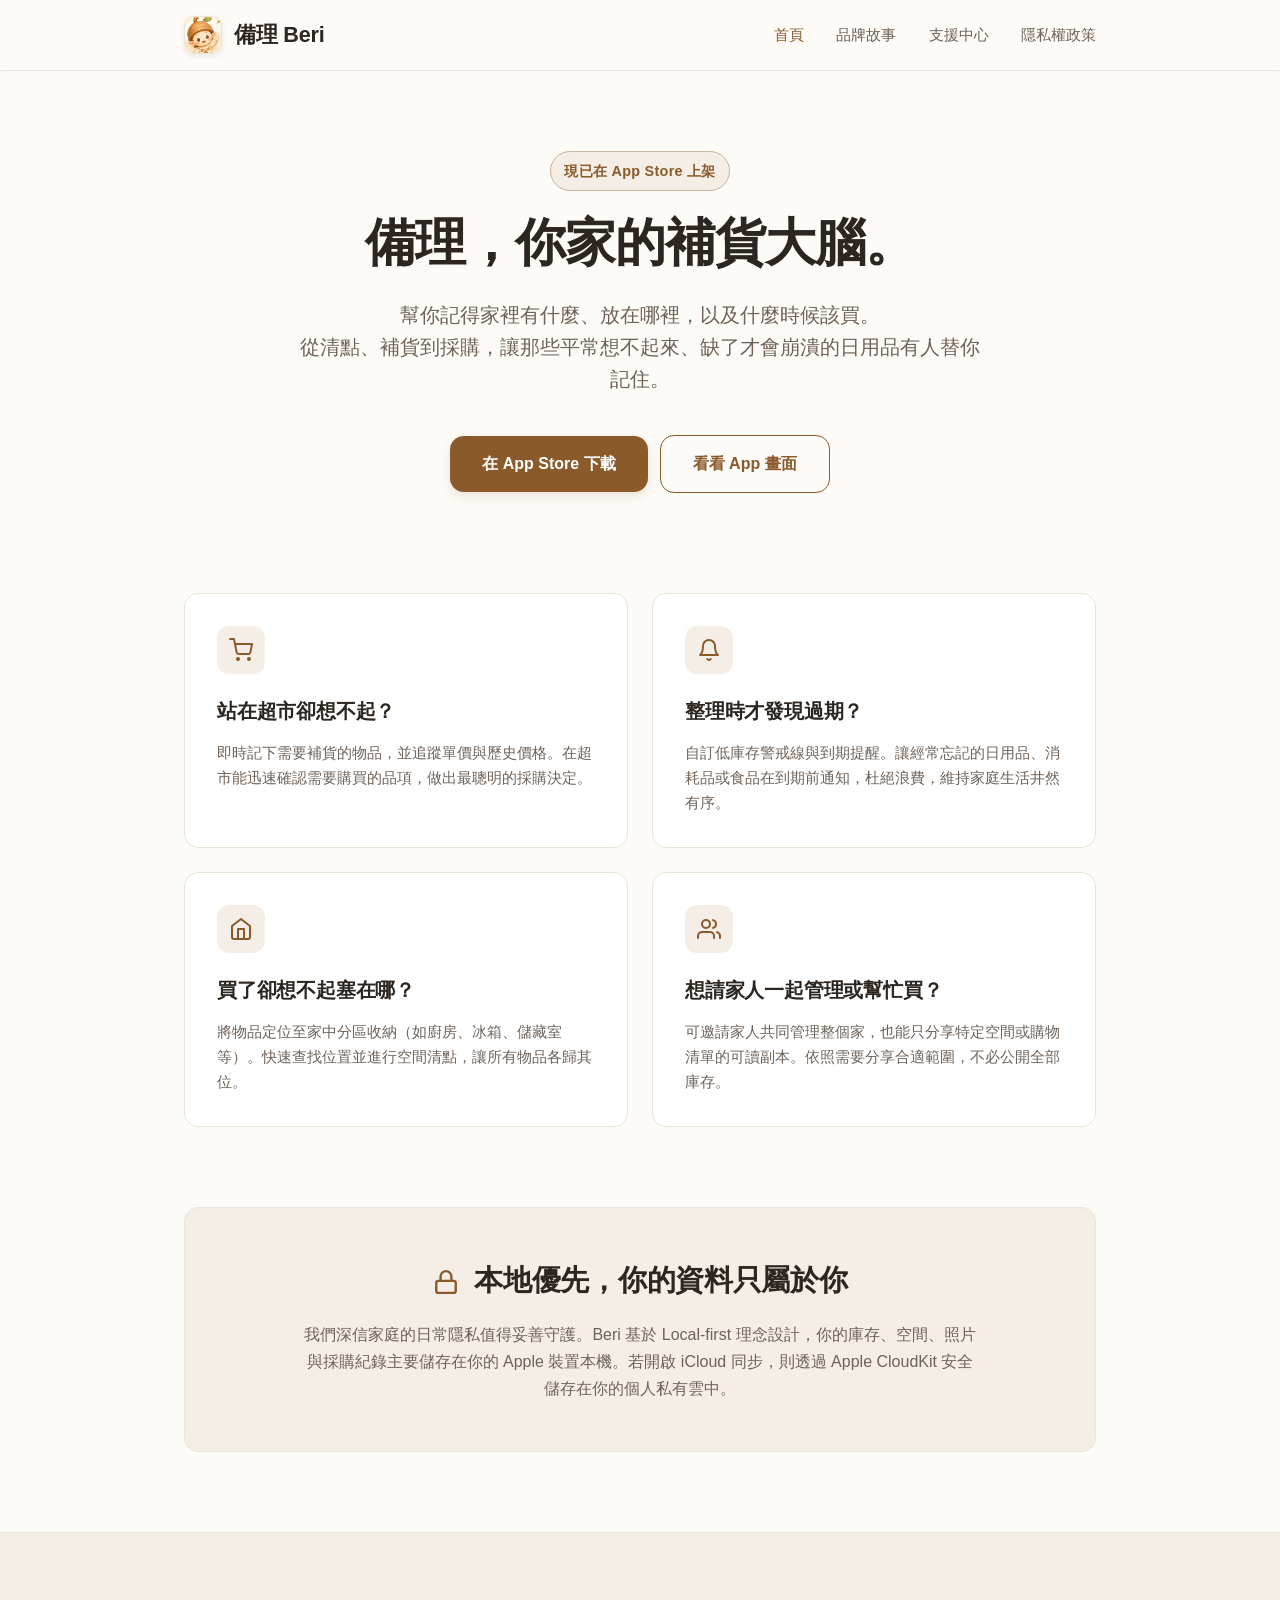
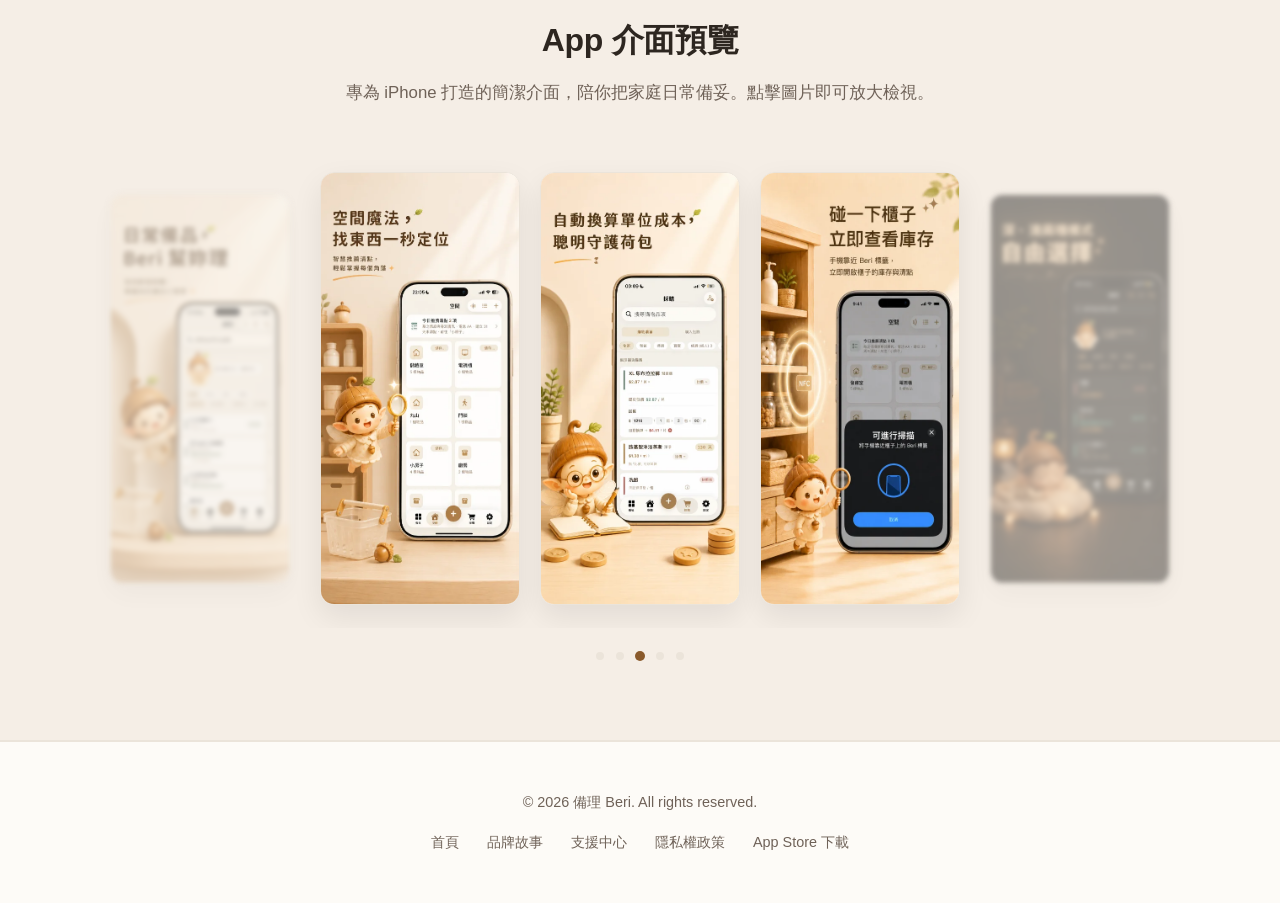
==== commit cb63b8e0: "Link Beri website to App Store" ====
--- a/index.html
+++ b/index.html
@@ -4,7 +4,7 @@
   <meta charset="utf-8">
   <meta name="viewport" content="width=device-width, initial-scale=1">
   <title>備理 Beri - 你家的補貨大腦</title>
-  <meta name="description" content="備理是你家的補貨大腦，幫你記得家裡有什麼、放在哪裡，以及什麼時候該買。即將在 App Store 上架。">
+  <meta name="description" content="備理是你家的補貨大腦，幫你記得家裡有什麼、放在哪裡，以及什麼時候該買。現在可在 App Store 下載。">
   <link rel="canonical" href="https://beri-home.app/">
   <meta name="robots" content="index, follow">
   
@@ -16,14 +16,14 @@
   <meta property="og:type" content="website">
   <meta property="og:url" content="https://beri-home.app/">
   <meta property="og:title" content="備理 Beri - 你家的補貨大腦">
-  <meta property="og:description" content="幫你記得家裡有什麼、放在哪裡，以及什麼時候該買。即將在 App Store 上架。">
+  <meta property="og:description" content="幫你記得家裡有什麼、放在哪裡，以及什麼時候該買。現在可在 App Store 下載。">
   <meta property="og:image" content="https://beri-home.app/appicon.png">
 
   <!-- Twitter -->
   <meta name="twitter:card" content="summary">
   <meta name="twitter:url" content="https://beri-home.app/">
   <meta name="twitter:title" content="備理 Beri - 你家的補貨大腦">
-  <meta name="twitter:description" content="幫你記得家裡有什麼、放在哪裡，以及什麼時候該買。即將在 App Store 上架。">
+  <meta name="twitter:description" content="幫你記得家裡有什麼、放在哪裡，以及什麼時候該買。現在可在 App Store 下載。">
   <meta name="twitter:image" content="https://beri-home.app/appicon.png">
   
   <link rel="icon" type="image/png" href="appicon.png">
@@ -51,14 +51,14 @@
   <main>
     <section class="hero">
       <div class="container">
-        <span class="eyebrow">即將在 App Store 上架</span>
+        <span class="eyebrow">現已在 App Store 上架</span>
         <h1>備理，你家的補貨大腦。</h1>
         <p>
           幫你記得家裡有什麼、放在哪裡，以及什麼時候該買。<br class="desktop-break">
           從清點、補貨到採購，讓那些平常想不起來、缺了才會崩潰的日用品有人替你記住。
         </p>
         <div class="hero-actions">
-          <span class="btn btn-disabled" aria-disabled="true">即將在 App Store 上架</span>
+          <a href="https://apps.apple.com/tw/app/%E5%82%99%E7%90%86/id6783732799" class="btn" target="_blank" rel="noopener noreferrer">在 App Store 下載</a>
           <a href="#preview" class="btn btn-secondary">看看 App 畫面</a>
         </div>
       </div>
@@ -215,6 +215,7 @@
       <a href="story.html">品牌故事</a>
       <a href="support.html">支援中心</a>
       <a href="privacy-policy.html">隱私權政策</a>
+      <a href="https://apps.apple.com/tw/app/%E5%82%99%E7%90%86/id6783732799" target="_blank" rel="noopener noreferrer">App Store 下載</a>
     </div>
   </footer>
 
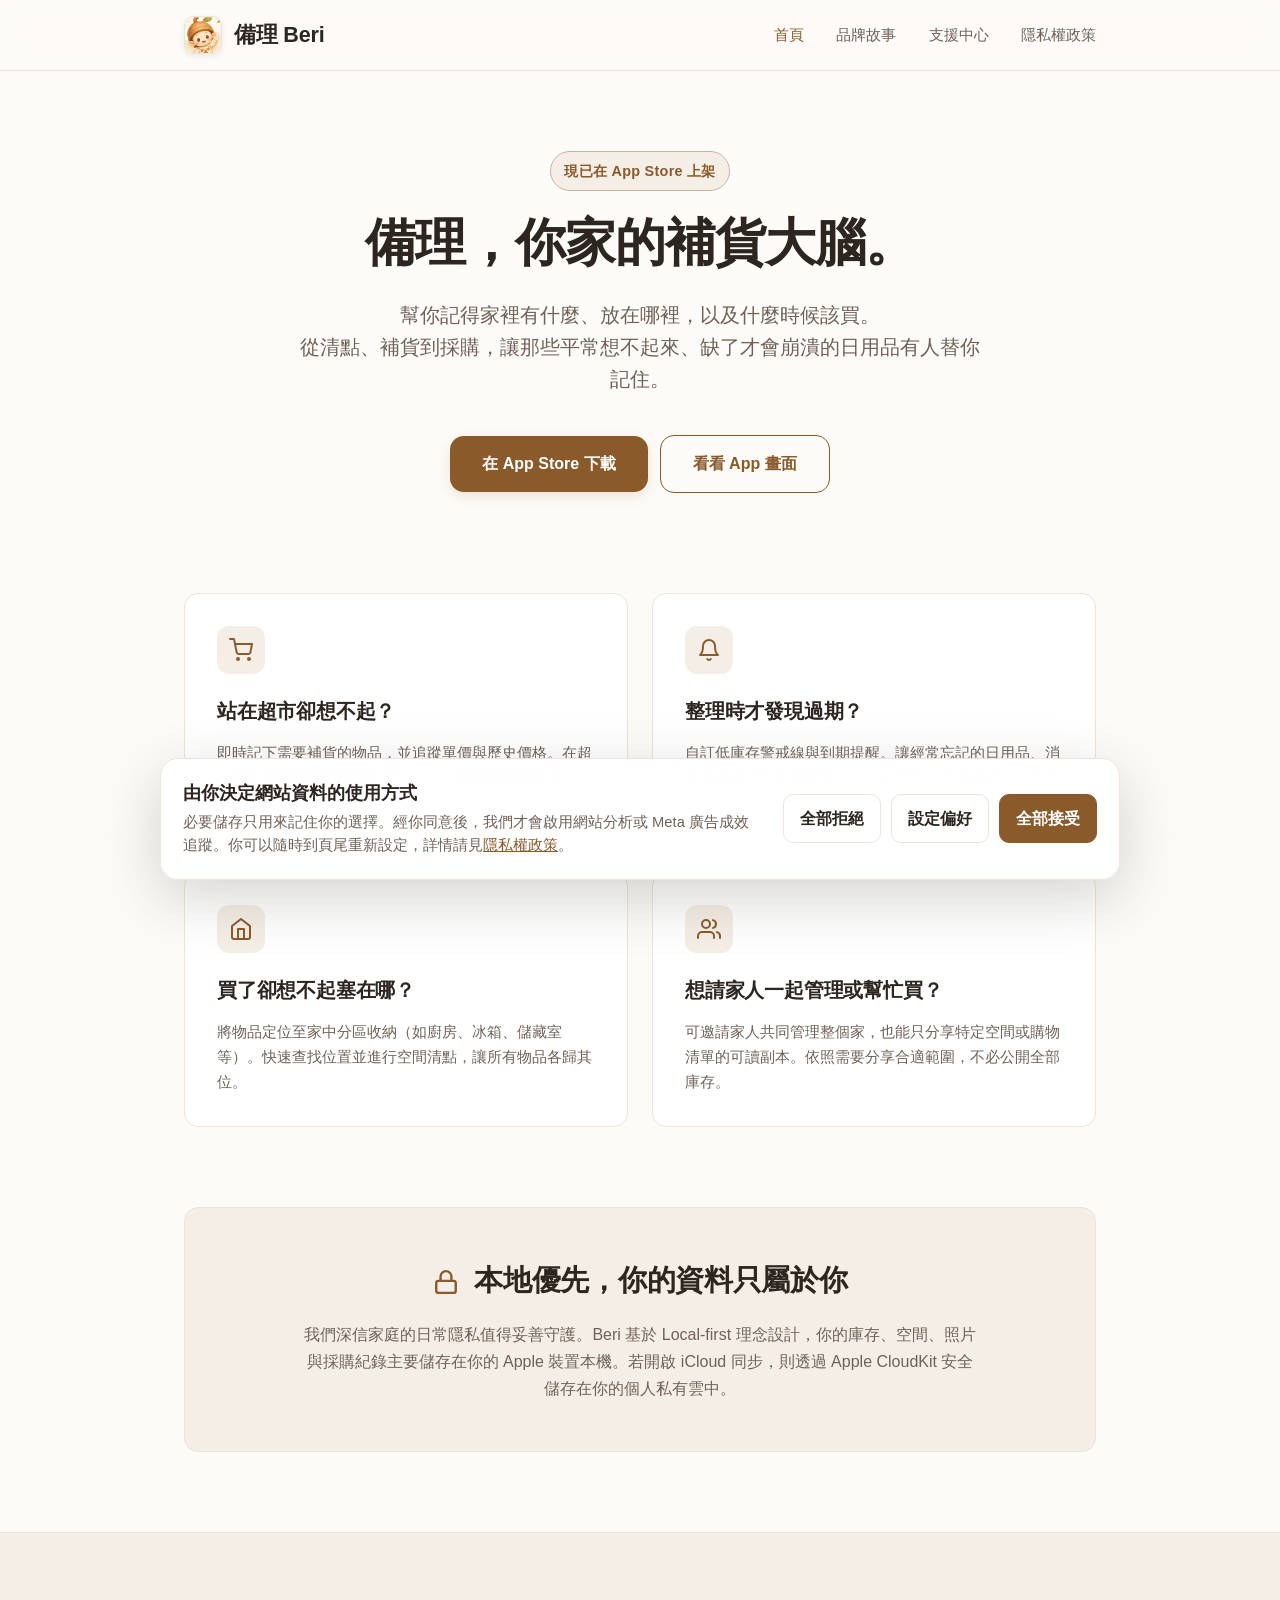
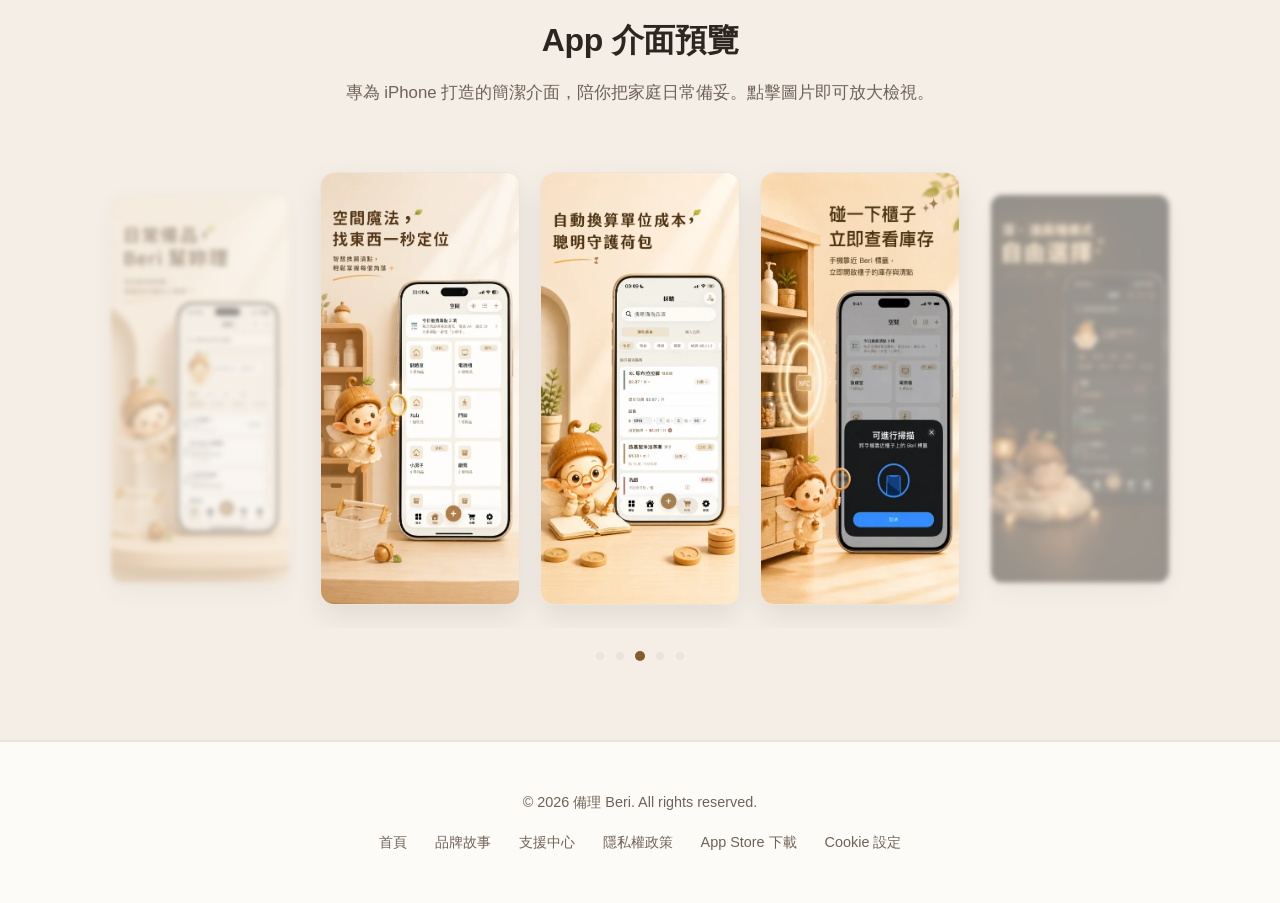
==== commit 15747d75: "Add cookie consent gating and expand privacy policy for Firebase/household sharing Gate GTM and Meta" ====
--- a/index.html
+++ b/index.html
@@ -28,9 +28,10 @@
   
   <link rel="icon" type="image/png" href="appicon.png">
   <link rel="stylesheet" href="style.css">
+  <script src="tracking-config.js"></script>
+  <script src="tracking-consent.js"></script>
 </head>
 <body>
-
   <!-- Navigation Header -->
   <header class="nav-header">
     <div class="container nav-container">
--- a/style.css
+++ b/style.css
@@ -635,6 +635,172 @@
   color: var(--accent);
 }
 
+.footer-cookie-button {
+  appearance: none;
+  border: 0;
+  background: transparent;
+  color: var(--muted);
+  margin: 0 12px;
+  padding: 0;
+  font: inherit;
+  cursor: pointer;
+  transition: var(--transition);
+}
+
+.footer-cookie-button:hover {
+  color: var(--accent);
+}
+
+/* Cookie 與追蹤同意 */
+.cookie-banner {
+  position: fixed;
+  right: 20px;
+  bottom: 20px;
+  left: 20px;
+  z-index: 1200;
+  margin: 0 auto;
+  max-width: 960px;
+  border: 1px solid var(--border);
+  border-radius: calc(var(--radius) + 4px);
+  background: color-mix(in srgb, var(--card-bg) 96%, transparent);
+  box-shadow: 0 18px 60px rgba(45, 38, 32, 0.2);
+  backdrop-filter: blur(16px);
+  -webkit-backdrop-filter: blur(16px);
+}
+
+.cookie-banner[hidden] {
+  display: none;
+}
+
+.cookie-banner__content {
+  display: flex;
+  align-items: center;
+  justify-content: space-between;
+  gap: 28px;
+  padding: 22px;
+}
+
+.cookie-banner h2,
+.cookie-dialog h2 {
+  margin: 0 0 6px;
+  font-size: 1.15rem;
+  line-height: 1.35;
+}
+
+.cookie-banner p,
+.cookie-dialog p {
+  margin: 0;
+  color: var(--muted);
+  font-size: 0.92rem;
+  line-height: 1.55;
+}
+
+.cookie-banner p a {
+  color: var(--accent);
+}
+
+.cookie-banner__actions,
+.cookie-dialog__actions {
+  display: flex;
+  flex: 0 0 auto;
+  gap: 10px;
+}
+
+.cookie-button {
+  min-height: 44px;
+  border: 1px solid var(--accent);
+  border-radius: 10px;
+  background: var(--accent);
+  color: #fff;
+  padding: 10px 16px;
+  font: inherit;
+  font-weight: 650;
+  white-space: nowrap;
+  cursor: pointer;
+}
+
+.cookie-button:hover {
+  background: var(--accent-hover);
+  border-color: var(--accent-hover);
+}
+
+.cookie-button--secondary {
+  background: transparent;
+  color: var(--text);
+  border-color: var(--border);
+}
+
+.cookie-button--secondary:hover {
+  background: var(--accent-light);
+  border-color: var(--accent);
+}
+
+.cookie-dialog {
+  width: min(92vw, 620px);
+  padding: 0;
+  border: 1px solid var(--border);
+  border-radius: calc(var(--radius) + 4px);
+  background: var(--card-bg);
+  color: var(--text);
+  box-shadow: 0 24px 80px rgba(22, 20, 18, 0.32);
+}
+
+.cookie-dialog::backdrop {
+  background: rgba(22, 20, 18, 0.62);
+  backdrop-filter: blur(5px);
+}
+
+.cookie-dialog form {
+  padding: 24px;
+}
+
+.cookie-dialog__header {
+  display: flex;
+  align-items: flex-start;
+  justify-content: space-between;
+  gap: 16px;
+  margin-bottom: 20px;
+}
+
+.cookie-dialog__close {
+  flex: 0 0 auto;
+  width: 40px;
+  height: 40px;
+  border: 1px solid var(--border);
+  border-radius: 50%;
+  background: transparent;
+  color: var(--text);
+  font: inherit;
+  font-size: 1.5rem;
+  line-height: 1;
+  cursor: pointer;
+}
+
+.cookie-option {
+  display: flex;
+  align-items: center;
+  justify-content: space-between;
+  gap: 20px;
+  padding: 16px 0;
+  border-top: 1px solid var(--border);
+}
+
+.cookie-option strong {
+  display: block;
+  margin-bottom: 3px;
+}
+
+.cookie-option input {
+  width: 22px;
+  height: 22px;
+  accent-color: var(--accent);
+}
+
+.cookie-dialog__actions {
+  justify-content: flex-end;
+  margin-top: 20px;
+}
+
 /* 預覽區塊 */
 .preview-section {
   text-align: center;
@@ -1010,6 +1176,36 @@
     padding: 10px 4px;
     margin: 0 4px;
   }
+  .footer-cookie-button {
+    display: inline-block;
+    min-height: 44px;
+    padding: 10px 4px;
+    margin: 0 4px;
+  }
+  .cookie-banner {
+    right: 12px;
+    bottom: 12px;
+    left: 12px;
+  }
+  .cookie-banner__content {
+    display: block;
+    padding: 18px;
+  }
+  .cookie-banner__actions {
+    display: grid;
+    grid-template-columns: 1fr 1fr;
+    margin-top: 16px;
+  }
+  .cookie-banner__actions .cookie-button:last-child {
+    grid-column: 1 / -1;
+  }
+  .cookie-dialog form {
+    padding: 20px;
+  }
+  .cookie-dialog__actions {
+    display: grid;
+    grid-template-columns: 1fr 1fr;
+  }
 }
 
 @media (prefers-reduced-motion: reduce) {
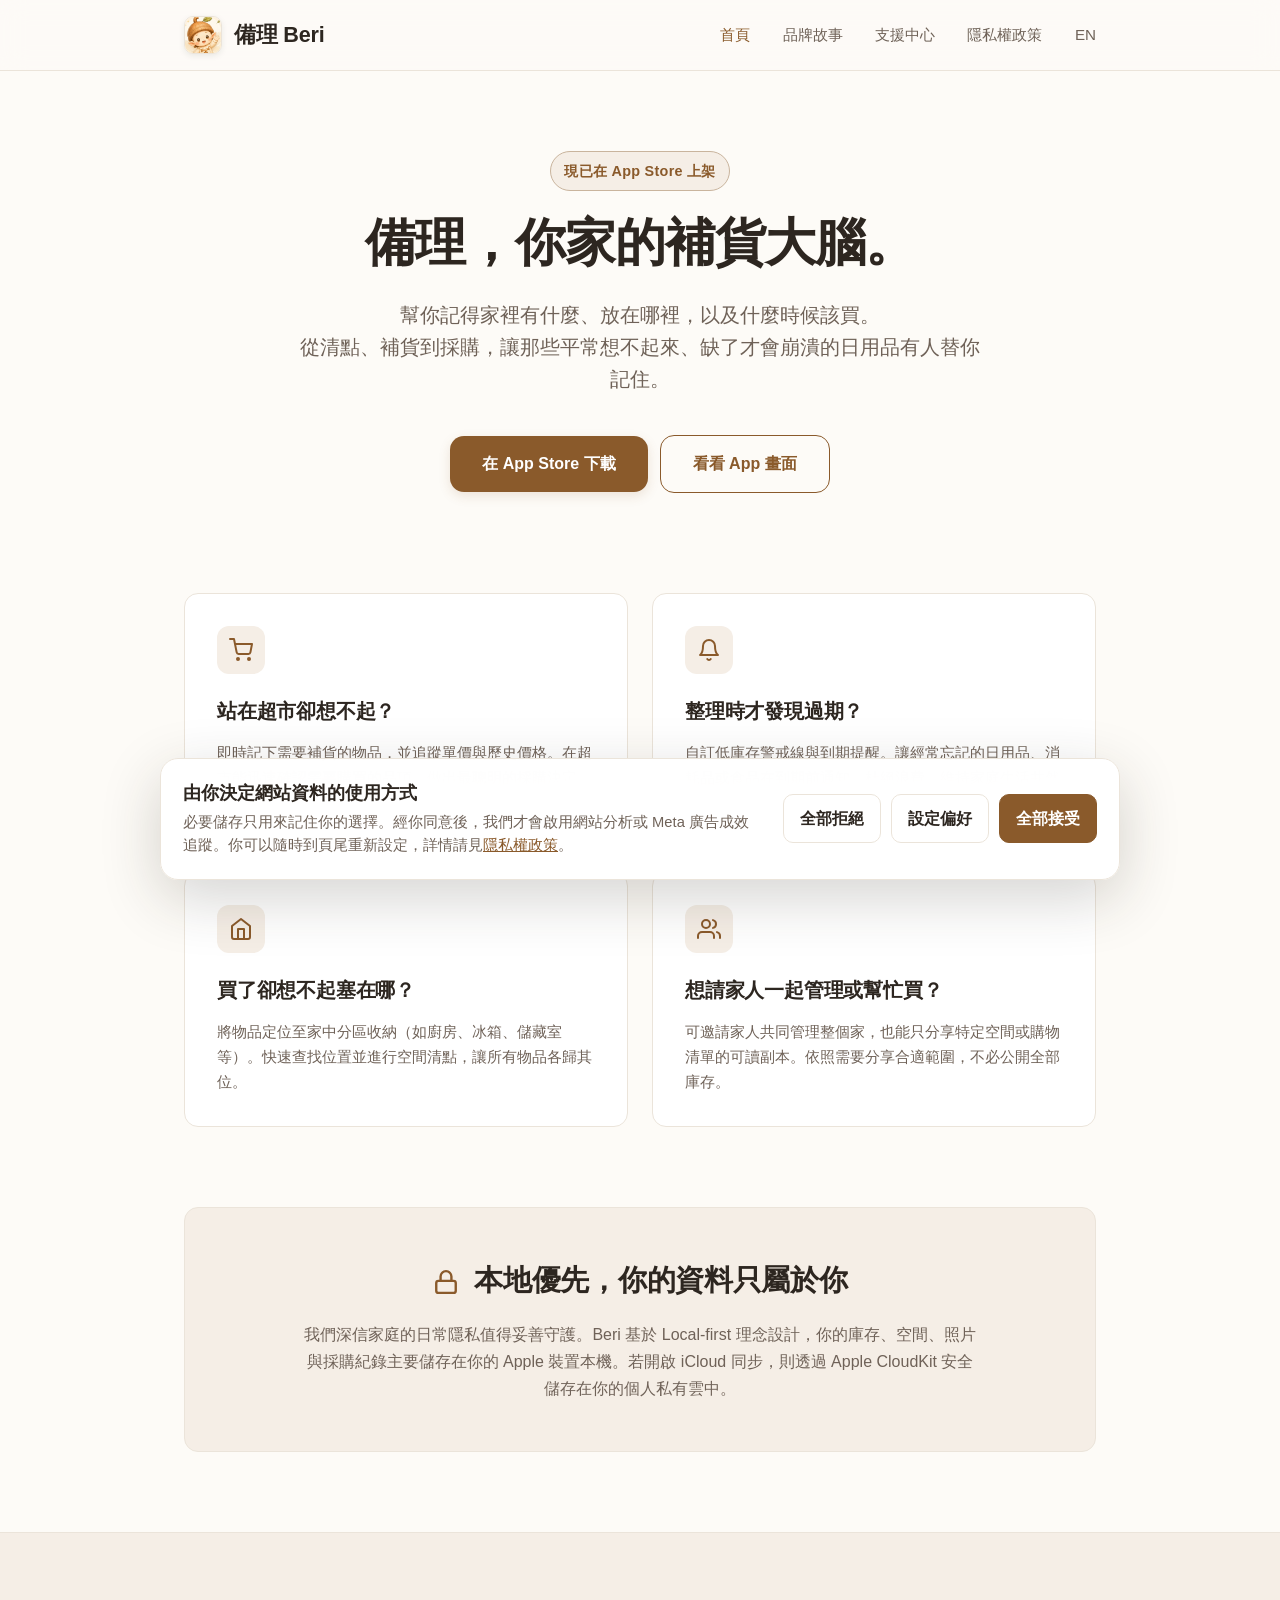
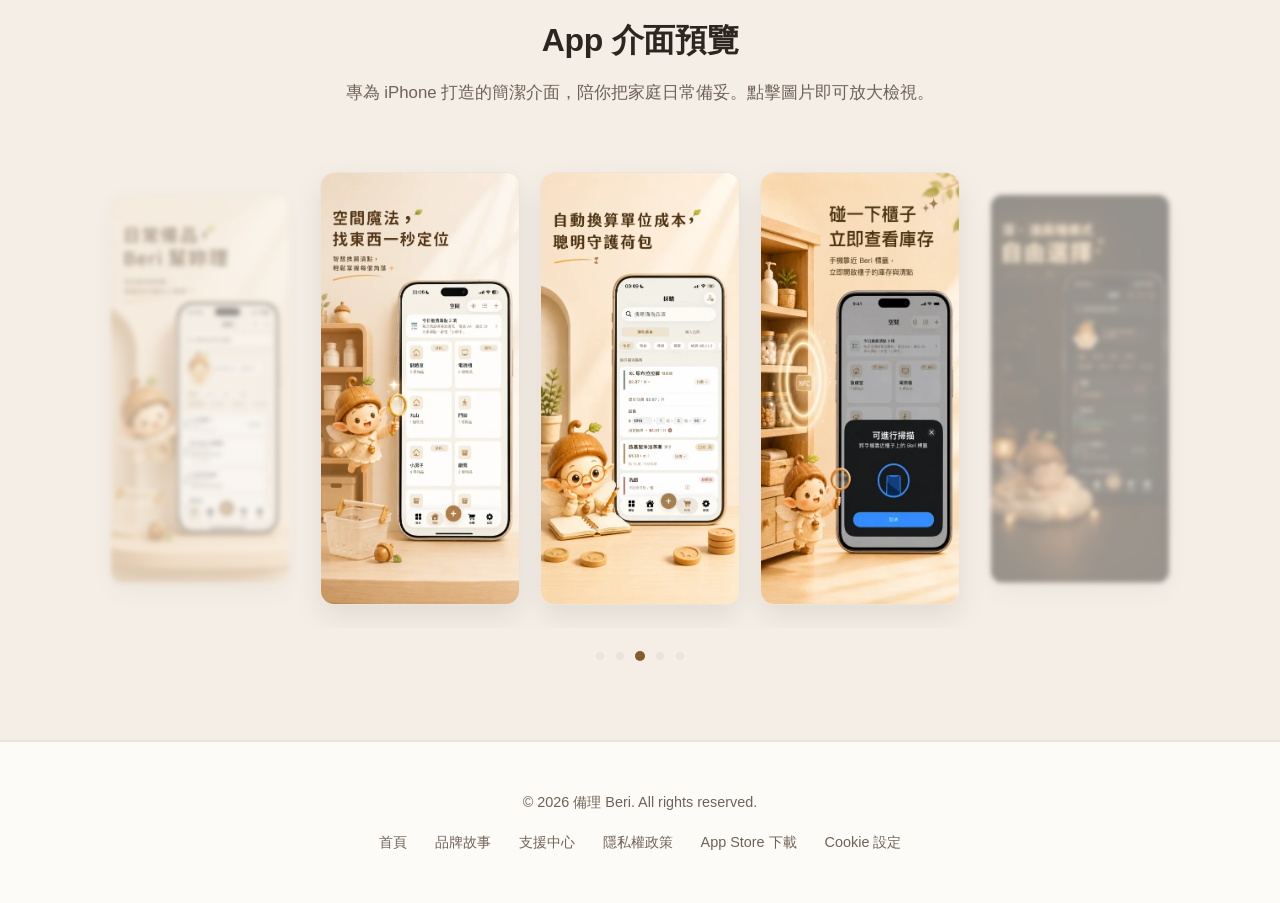
==== commit 6ba3e354: "wip: local en site + policy edits before merge" ====
--- a/index.html
+++ b/index.html
@@ -6,6 +6,9 @@
   <title>備理 Beri - 你家的補貨大腦</title>
   <meta name="description" content="備理是你家的補貨大腦，幫你記得家裡有什麼、放在哪裡，以及什麼時候該買。現在可在 App Store 下載。">
   <link rel="canonical" href="https://beri-home.app/">
+  <link rel="alternate" hreflang="zh-Hant" href="https://beri-home.app/">
+  <link rel="alternate" hreflang="en" href="https://beri-home.app/en/">
+  <link rel="alternate" hreflang="x-default" href="https://beri-home.app/">
   <meta name="robots" content="index, follow">
   
   <!-- GEO Tags -->
@@ -44,6 +47,7 @@
         <a href="story.html">品牌故事</a>
         <a href="support.html">支援中心</a>
         <a href="privacy-policy.html">隱私權政策</a>
+        <a href="en/index.html" lang="en" hreflang="en">EN</a>
       </nav>
     </div>
   </header>
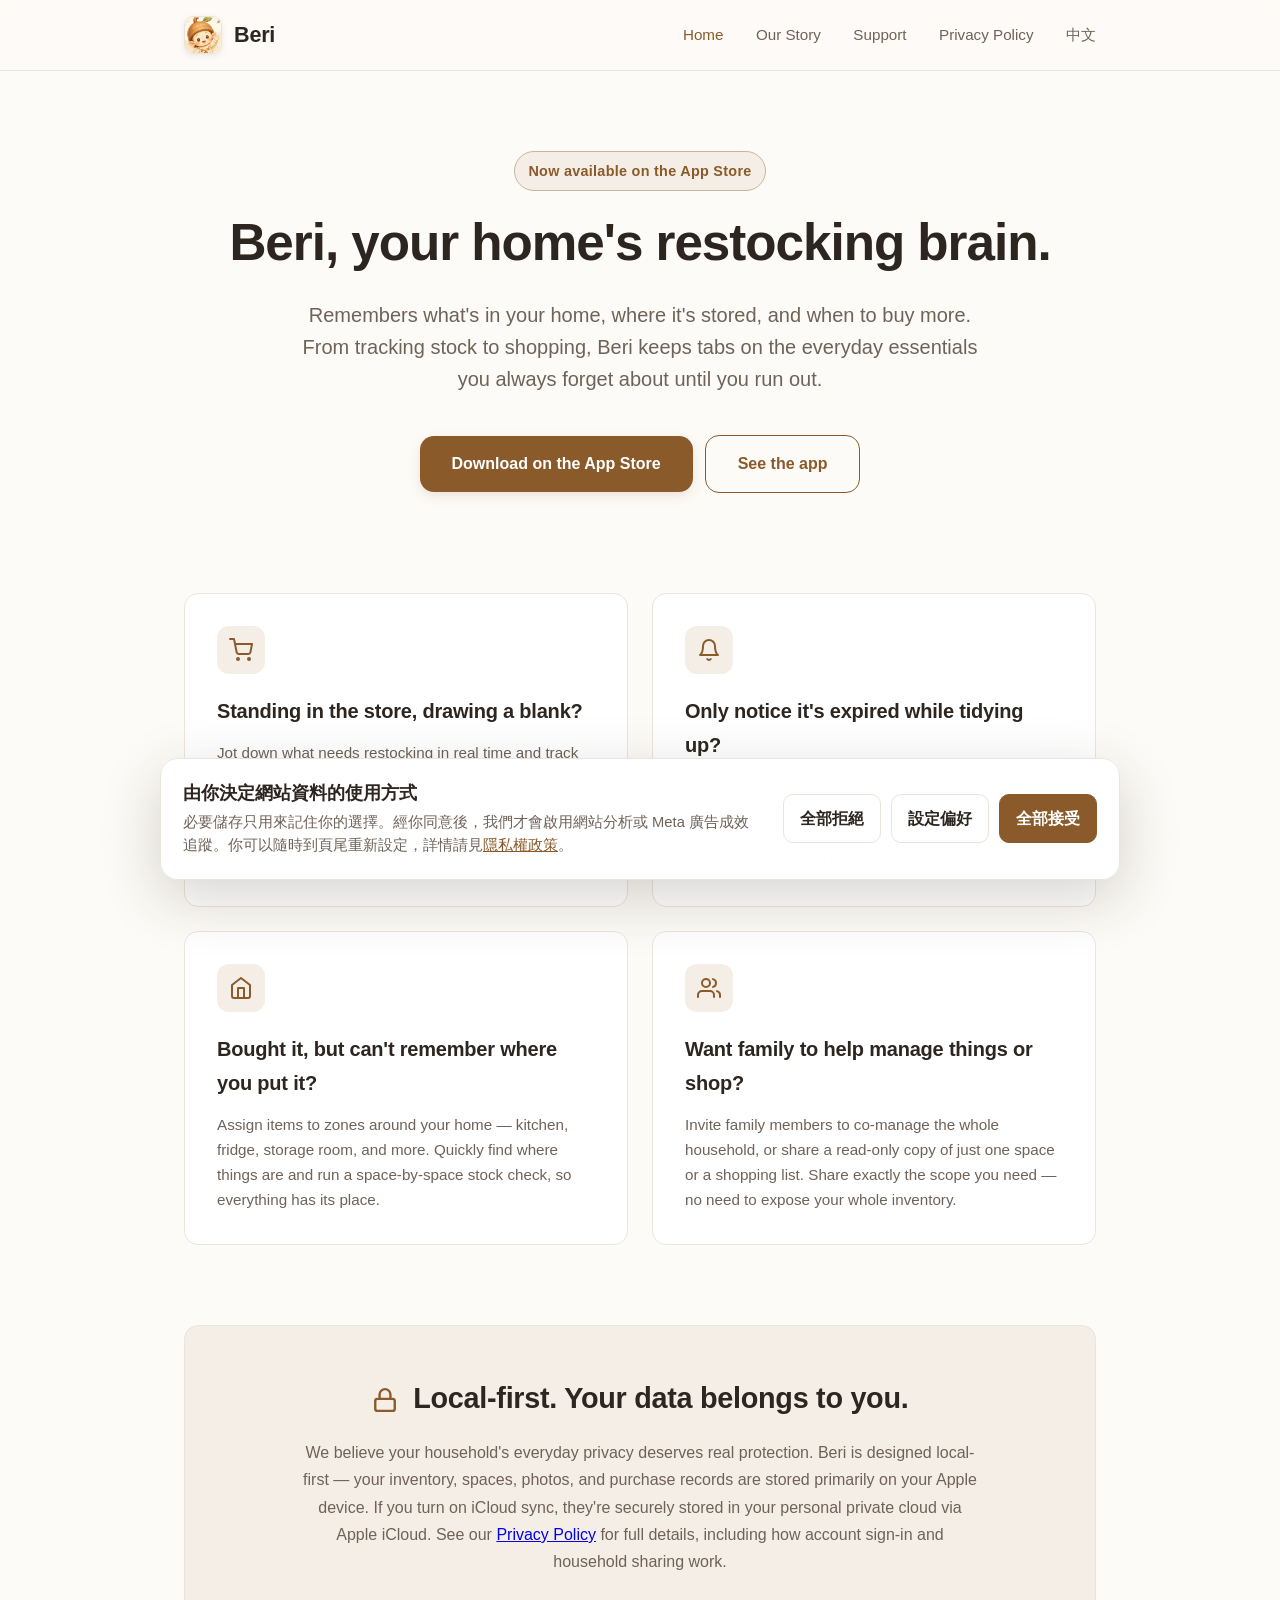
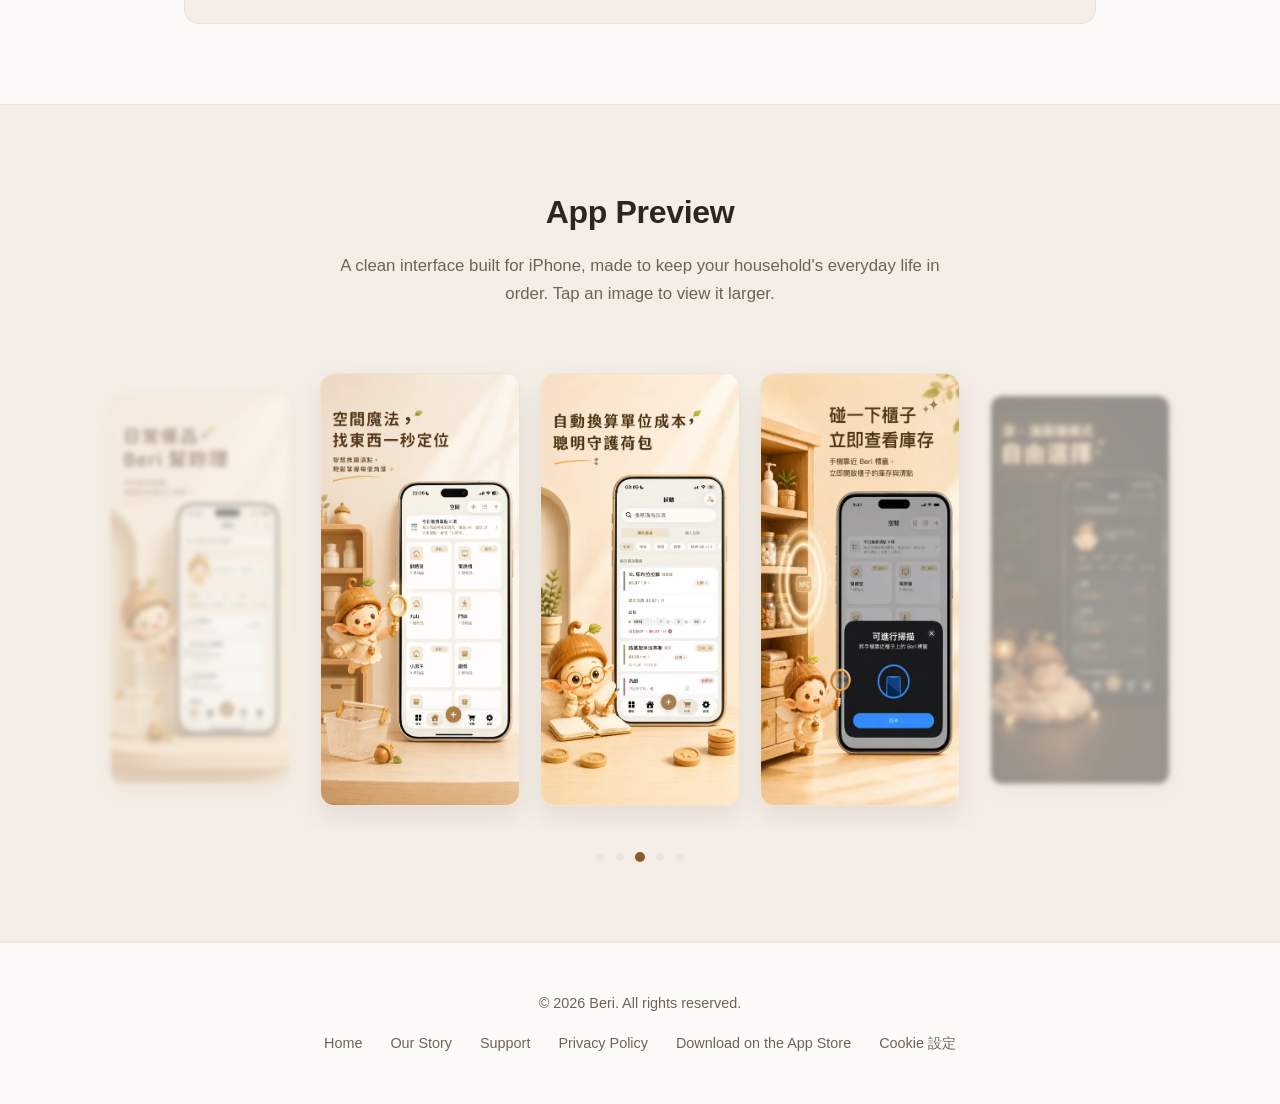
==== commit 92b6de48: "Auto-detect browser language and remember the user's choice On first visit, redirect zh <-> en based" ====
--- a/index.html
+++ b/index.html
@@ -31,6 +31,7 @@
   
   <link rel="icon" type="image/png" href="appicon.png">
   <link rel="stylesheet" href="style.css">
+  <script src="lang-redirect.js"></script>
   <script src="tracking-config.js"></script>
   <script src="tracking-consent.js"></script>
 </head>
@@ -47,7 +48,7 @@
         <a href="story.html">品牌故事</a>
         <a href="support.html">支援中心</a>
         <a href="privacy-policy.html">隱私權政策</a>
-        <a href="en/index.html" lang="en" hreflang="en">EN</a>
+        <a href="en/index.html" lang="en" hreflang="en" class="lang-switch" data-lang="en">EN</a>
       </nav>
     </div>
   </header>
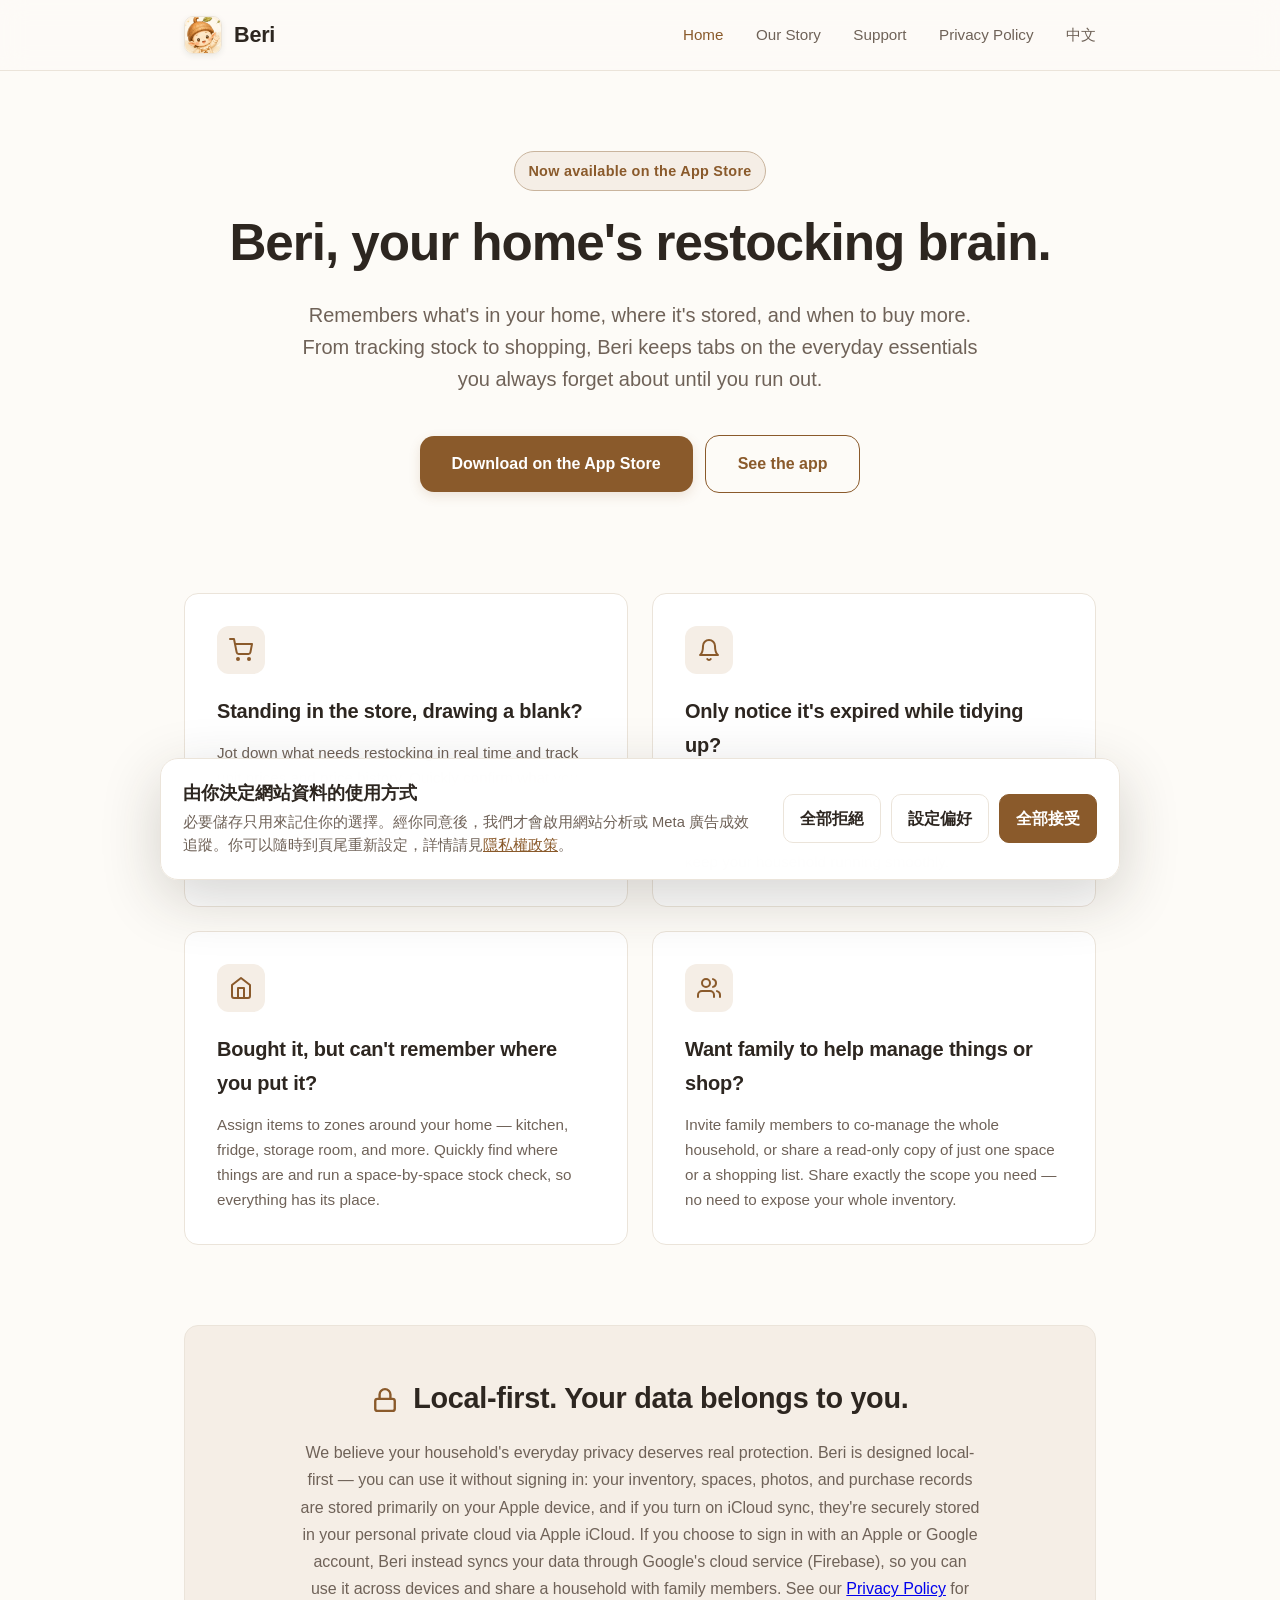
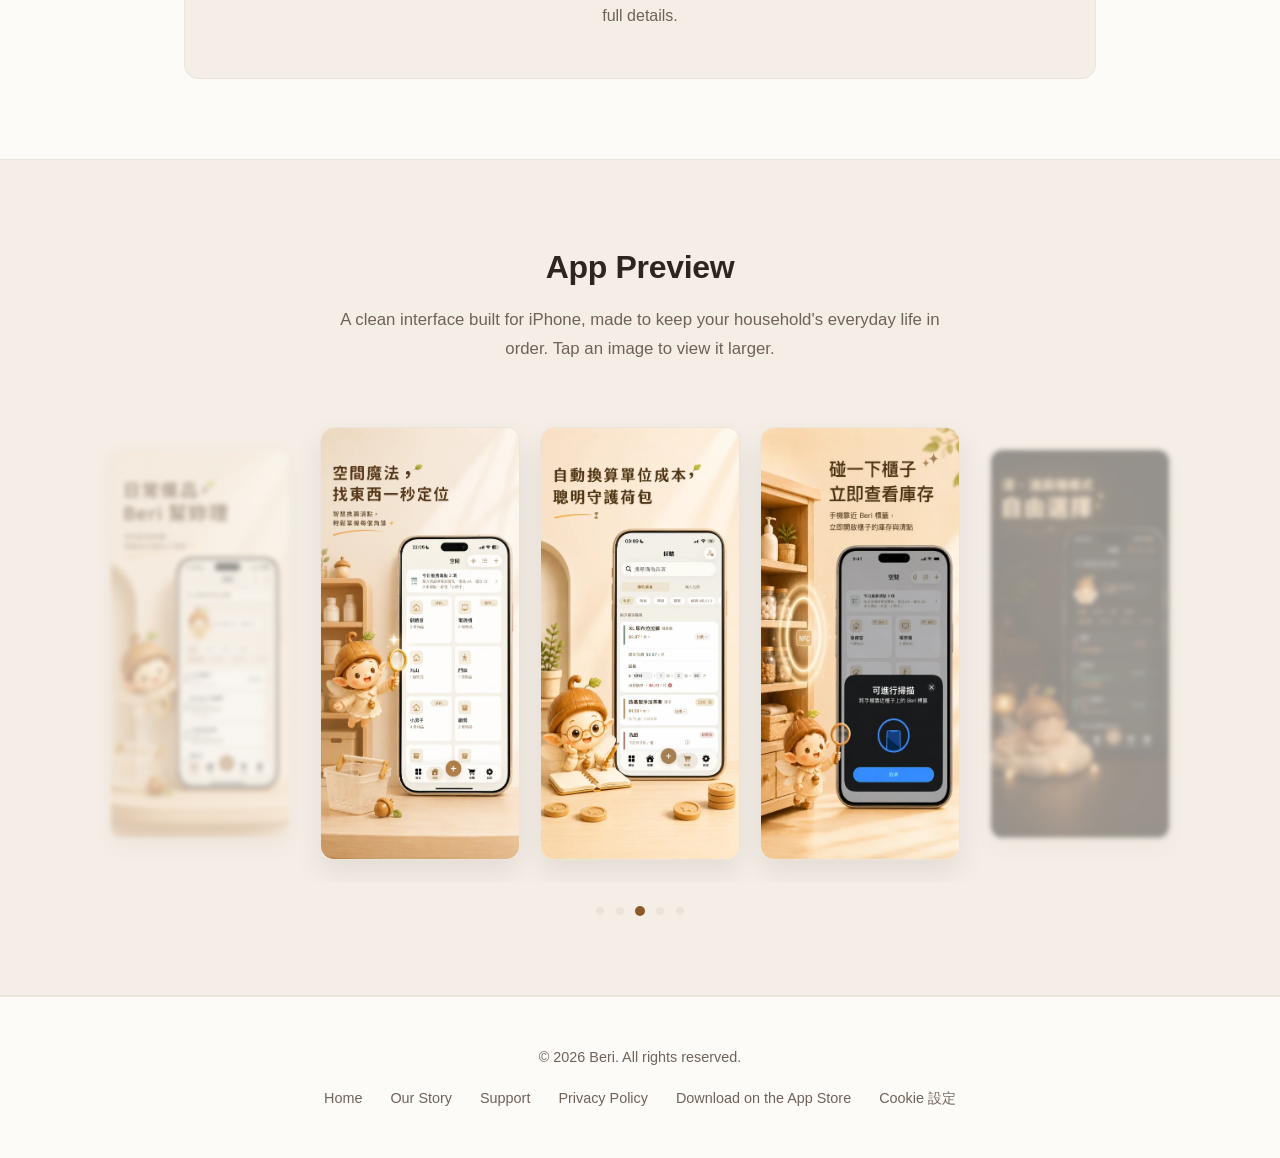
==== commit 6da24e04: "Describe Firebase sign-in sync alongside iCloud on homepage and FAQ Local-first copy only mentioned " ====
--- a/index.html
+++ b/index.html
@@ -145,7 +145,7 @@
           本地優先，你的資料只屬於你
         </h2>
         <p>
-          我們深信家庭的日常隱私值得妥善守護。Beri 基於 Local-first 理念設計，你的庫存、空間、照片與採購紀錄主要儲存在你的 Apple 裝置本機。若開啟 iCloud 同步，則透過 Apple CloudKit 安全儲存在你的個人私有雲中。
+          我們深信家庭的日常隱私值得妥善守護。Beri 基於 Local-first 理念設計，不登入也能使用：你的庫存、空間、照片與採購紀錄主要儲存在你的 Apple 裝置本機，若開啟 iCloud 同步，則透過 Apple CloudKit 安全儲存在你的個人私有雲中。若選擇以 Apple 或 Google 帳號登入，則會改用 Firebase 雲端服務同步資料，讓你能跨裝置使用並與家人共享住所。
         </p>
       </div>
     </section>
